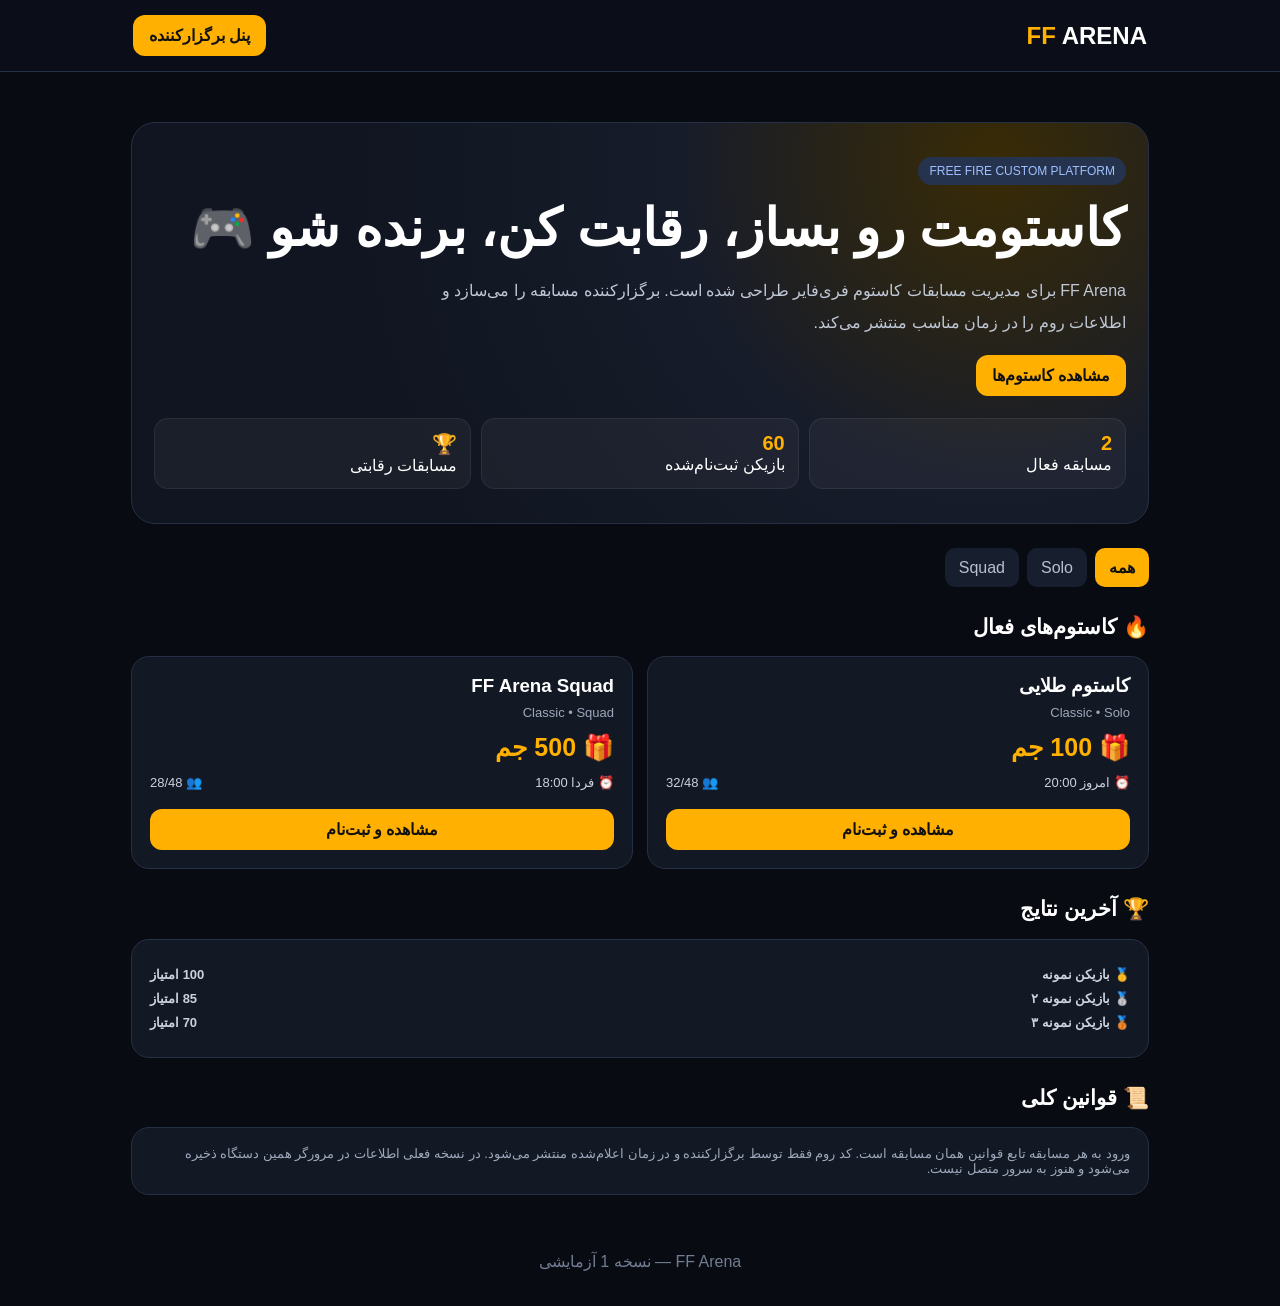
==== index.html @ 2d66bcae "Add files via upload" ====
<!DOCTYPE html>
<html lang="fa" dir="rtl">
<head>
<meta charset="UTF-8">
<meta name="viewport" content="width=device-width, initial-scale=1.0">
<title>FF Arena | کاستوم فری فایر</title>
<style>
*{box-sizing:border-box}body{margin:0;font-family:Tahoma,Arial,sans-serif;background:#080b12;color:#fff}
:root{--gold:#ffb000;--panel:#121824;--panel2:#171e2d;--muted:#9da8ba;--line:#263044}
header{position:sticky;top:0;z-index:10;background:#0c1019ee;backdrop-filter:blur(12px);border-bottom:1px solid var(--line)}
.nav{max-width:1050px;margin:auto;padding:15px 18px;display:flex;align-items:center;justify-content:space-between;gap:12px}
.logo{font-size:24px;font-weight:900;color:var(--gold)}.logo span{color:#fff}
button{font:inherit;border:0;cursor:pointer}.btn{padding:11px 16px;border-radius:12px;background:var(--gold);color:#111;font-weight:900}.ghost{background:#20283a;color:#fff}
.container{max-width:1050px;margin:auto;padding:22px 16px}
.hero{padding:34px 22px;border:1px solid var(--line);border-radius:24px;background:radial-gradient(circle at 85% 10%,#392b05 0,#171c2a 34%,#101521 70%);margin-bottom:24px}
.badge{display:inline-block;background:#26334e;color:#9fc0ff;padding:7px 11px;border-radius:999px;font-size:12px}
.hero h1{font-size:clamp(30px,7vw,52px);margin:13px 0 10px}.hero p{color:#c0c8d6;line-height:2;max-width:720px}
.stats{display:grid;grid-template-columns:repeat(3,1fr);gap:10px;margin-top:22px}.stat{background:#ffffff0b;border:1px solid #ffffff12;border-radius:14px;padding:13px}.stat b{display:block;font-size:20px;color:var(--gold)}
.tabs{display:flex;gap:8px;overflow:auto;margin:18px 0}.tab{white-space:nowrap;padding:10px 14px;border-radius:10px;background:#171e2d;color:#b8c1d0}.tab.active{background:var(--gold);color:#111;font-weight:900}
.grid{display:grid;grid-template-columns:repeat(auto-fit,minmax(270px,1fr));gap:14px}.card{background:var(--panel);border:1px solid var(--line);border-radius:18px;padding:18px}
.card h3{margin:0 0 8px}.muted{color:var(--muted);font-size:13px}.prize{font-size:25px;font-weight:900;color:var(--gold);margin:13px 0}
.info{display:flex;justify-content:space-between;gap:8px;color:#cbd3df;font-size:13px;margin:9px 0}.full{width:100%;margin-top:10px}
section{margin-top:28px}section h2{font-size:21px}.empty{padding:30px;text-align:center;color:var(--muted)}
.modal{display:none;position:fixed;inset:0;background:#000b;z-index:30;align-items:center;justify-content:center;padding:15px}.modal.show{display:flex}
.modal-box{width:min(560px,100%);max-height:92vh;overflow:auto;background:var(--panel2);border:1px solid var(--line);border-radius:20px;padding:20px}
input,textarea,select{width:100%;padding:13px;margin:6px 0 10px;background:#0b1019;color:#fff;border:1px solid #303b50;border-radius:10px;font:inherit}
textarea{min-height:90px;resize:vertical}.row{display:grid;grid-template-columns:1fr 1fr;gap:10px}.close{float:left;background:#2a3448;color:#fff;padding:8px 12px;border-radius:10px}
.notice{padding:12px;border-radius:12px;background:#1b2638;color:#c8d1df;font-size:12px;line-height:1.8;margin-top:10px}
footer{text-align:center;color:#727d91;padding:35px 15px}
@media(max-width:600px){.stats{grid-template-columns:1fr}.row{grid-template-columns:1fr}.nav{padding:12px}.hero{padding:25px 17px}}
</style>
</head>
<body>
<header><div class="nav"><div class="logo">FF <span>ARENA</span></div><button class="btn" onclick="openAdmin()">پنل برگزارکننده</button></div></header>

<main class="container">
<section class="hero">
<span class="badge">FREE FIRE CUSTOM PLATFORM</span>
<h1>کاستومت رو بساز، رقابت کن، برنده شو 🎮</h1>
<p>FF Arena برای مدیریت مسابقات کاستوم فری‌فایر طراحی شده است. برگزارکننده مسابقه را می‌سازد و اطلاعات روم را در زمان مناسب منتشر می‌کند.</p>
<button class="btn" onclick="document.getElementById('matches').scrollIntoView({behavior:'smooth'})">مشاهده کاستوم‌ها</button>
<div class="stats">
<div class="stat"><b id="statMatches">2</b>مسابقه فعال</div>
<div class="stat"><b id="statPlayers">60</b>بازیکن ثبت‌نام‌شده</div>
<div class="stat"><b>🏆</b>مسابقات رقابتی</div>
</div>
</section>

<div class="tabs">
<button class="tab active" onclick="filterMatches('all',this)">همه</button>
<button class="tab" onclick="filterMatches('solo',this)">Solo</button>
<button class="tab" onclick="filterMatches('squad',this)">Squad</button>
</div>

<section id="matches"><h2>🔥 کاستوم‌های فعال</h2><div class="grid" id="matchGrid"></div></section>

<section><h2>🏆 آخرین نتایج</h2><div class="card" id="results"></div></section>
<section><h2>📜 قوانین کلی</h2><div class="card"><div class="muted">ورود به هر مسابقه تابع قوانین همان مسابقه است. کد روم فقط توسط برگزارکننده و در زمان اعلام‌شده منتشر می‌شود. در نسخه فعلی اطلاعات در مرورگر همین دستگاه ذخیره می‌شود و هنوز به سرور متصل نیست.</div></div></section>
</main>

<footer>FF Arena — نسخه 1 آزمایشی</footer>

<div class="modal" id="modal"><div class="modal-box"><button class="close" onclick="closeModal()">بستن</button><div id="modalContent"></div></div></div>

<script>
const defaultMatches=[
{id:1,name:"کاستوم طلایی",type:"solo",mode:"Classic • Solo",prize:"100 جم",time:"امروز 20:00",capacity:48,players:32,room:"هنوز اعلام نشده",rules:"بدون تقلب و استفاده از هرگونه ابزار غیرمجاز."},
{id:2,name:"FF Arena Squad",type:"squad",mode:"Classic • Squad",prize:"500 جم",time:"فردا 18:00",capacity:48,players:28,room:"هنوز اعلام نشده",rules:"هر تیم باید با ترکیب ثبت‌شده وارد شود."}
];
let matches=JSON.parse(localStorage.getItem("ffarena_matches")||"null")||defaultMatches;
let results=JSON.parse(localStorage.getItem("ffarena_results")||"null")||[
["🥇","بازیکن نمونه","100 امتیاز"],["🥈","بازیکن نمونه ۲","85 امتیاز"],["🥉","بازیکن نمونه ۳","70 امتیاز"]
];

function save(){localStorage.setItem("ffarena_matches",JSON.stringify(matches));localStorage.setItem("ffarena_results",JSON.stringify(results))}
function renderMatches(filter="all"){
const grid=document.getElementById("matchGrid");let list=filter==="all"?matches:matches.filter(x=>x.type===filter);
document.getElementById("statMatches").textContent=matches.length;
document.getElementById("statPlayers").textContent=matches.reduce((a,b)=>a+b.players,0);
grid.innerHTML=list.length?list.map(m=>`<div class="card">
<h3>${m.name}</h3><div class="muted">${m.mode}</div><div class="prize">🎁 ${m.prize}</div>
<div class="info"><span>⏰ ${m.time}</span><span>👥 ${m.players}/${m.capacity}</span></div>
<button class="btn full" onclick="openMatch(${m.id})">مشاهده و ثبت‌نام</button>
</div>`).join(""):`<div class="card empty">فعلاً مسابقه‌ای پیدا نشد.</div>`;
document.getElementById("results").innerHTML=results.map(r=>`<div class="info"><b>${r[0]} ${r[1]}</b><strong>${r[2]}</strong></div>`).join("");
}
function filterMatches(f,el){document.querySelectorAll(".tab").forEach(x=>x.classList.remove("active"));el.classList.add("active");renderMatches(f)}
function openMatch(id){
let m=matches.find(x=>x.id===id);
show(`<h2>${m.name}</h2><p class="muted">${m.mode}</p><div class="prize">🎁 ${m.prize}</div>
<div class="info"><span>⏰ ${m.time}</span><span>👥 ${m.players}/${m.capacity}</span></div>
<p>📜 ${m.rules}</p><div class="notice">🔐 کد روم: <b>${m.room}</b></div>
<button class="btn full" onclick="joinMatch(${id})">ثبت‌نام در این کاستوم</button>`);
}
function joinMatch(id){
let name=prompt("نام بازیکن را وارد کن:");if(!name)return;
let uid=prompt("آیدی Free Fire را وارد کن:");if(!uid)return;
let m=matches.find(x=>x.id===id);if(m.players>=m.capacity){alert("ظرفیت تکمیل است.");return}
m.players++;save();closeModal();renderMatches();alert("ثبت‌نام آزمایشی با موفقیت انجام شد ✅");
}
function openAdmin(){
show(`<h2>🛠️ پنل برگزارکننده</h2><p class="muted">از این بخش می‌توانی مسابقه بسازی و کد روم را مدیریت کنی.</p>
<input id="an" placeholder="نام مسابقه"><div class="row"><div><select id="at"><option value="solo">Solo</option><option value="squad">Squad</option></select></div><div><input id="ap" placeholder="جایزه"></div></div>
<div class="row"><input id="ati" placeholder="زمان شروع"><input id="ac" type="number" placeholder="ظرفیت"></div>
<input id="ar" placeholder="کد روم (اختیاری)"><textarea id="aru" placeholder="قوانین مسابقه"></textarea>
<button class="btn full" onclick="createMatch()">ساخت مسابقه</button>
<div class="notice">این نسخه برای شروع است و اطلاعات را فقط در مرورگر همین دستگاه ذخیره می‌کند.</div>
<h3 style="margin-top:22px">مدیریت مسابقات</h3>${matches.map(m=>`<div class="card" style="margin-top:10px"><b>${m.name}</b><div class="muted">${m.players}/${m.capacity} نفر</div><button class="btn ghost" style="margin-top:8px" onclick="setRoom(${m.id})">تغییر کد روم</button> <button class="btn" style="margin-top:8px" onclick="deleteMatch(${m.id})">حذف</button></div>`).join("")}`);
}
function createMatch(){
let name=document.getElementById("an").value.trim();if(!name){alert("نام مسابقه را وارد کن.");return}
matches.push({id:Date.now(),name,type:document.getElementById("at").value,mode:"Classic • "+document.getElementById("at").value.toUpperCase(),prize:document.getElementById("ap").value||"بدون جایزه",time:document.getElementById("ati").value||"به‌زودی",capacity:Number(document.getElementById("ac").value)||48,players:0,room:document.getElementById("ar").value||"هنوز اعلام نشده",rules:document.getElementById("aru").value||"قوانین توسط برگزارکننده اعلام می‌شود."});
save();closeModal();renderMatches();alert("مسابقه ساخته شد ✅");
}
function setRoom(id){let m=matches.find(x=>x.id===id);let r=prompt("کد روم جدید:",m.room);if(r===null)return;m.room=r;save();openAdmin();renderMatches()}
function deleteMatch(id){if(!confirm("این مسابقه حذف شود؟"))return;matches=matches.filter(x=>x.id!==id);save();openAdmin();renderMatches()}
function show(html){document.getElementById("modalContent").innerHTML=html;document.getElementById("modal").classList.add("show")}
function closeModal(){document.getElementById("modal").classList.remove("show")}
renderMatches();
</script>
</body>
</html>
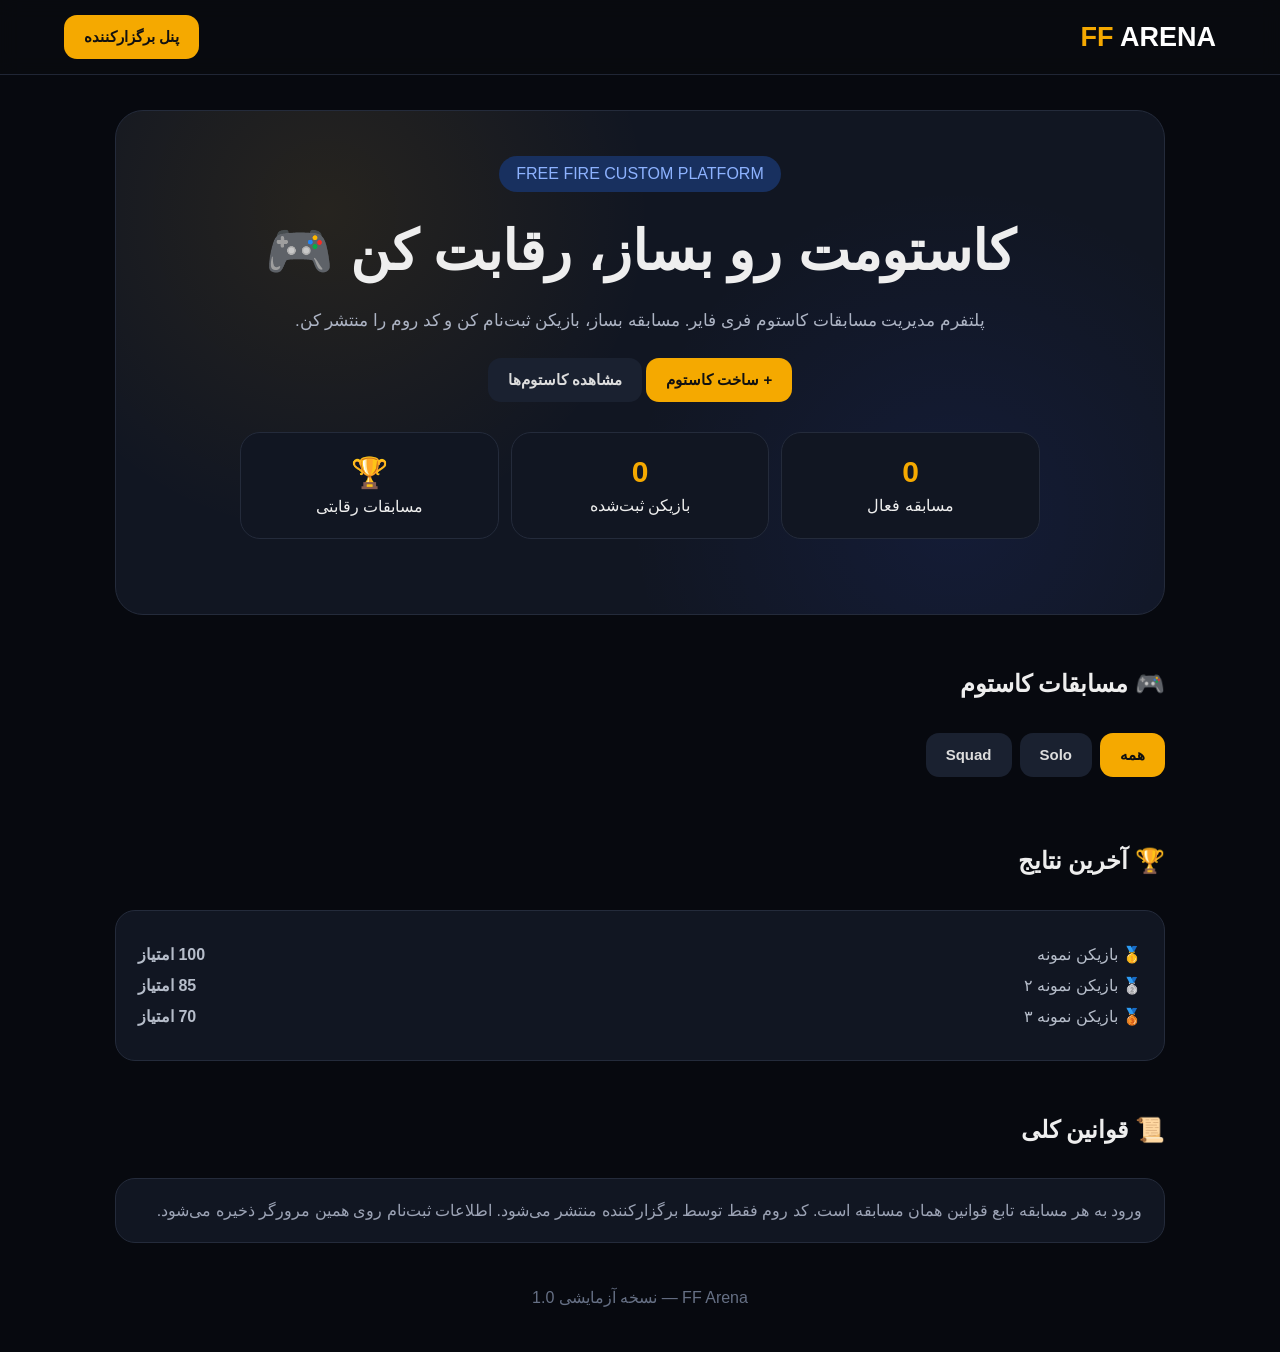
==== commit 60503006: "Update index.html" ====
--- a/index.html
+++ b/index.html
@@ -2,121 +2,423 @@
 <html lang="fa" dir="rtl">
 <head>
 <meta charset="UTF-8">
-<meta name="viewport" content="width=device-width, initial-scale=1.0">
-<title>FF Arena | کاستوم فری فایر</title>
+<meta name="viewport" content="width=device-width,initial-scale=1">
+<title>FF Arena | مسابقات کاستوم فری فایر</title>
+
 <style>
-*{box-sizing:border-box}body{margin:0;font-family:Tahoma,Arial,sans-serif;background:#080b12;color:#fff}
-:root{--gold:#ffb000;--panel:#121824;--panel2:#171e2d;--muted:#9da8ba;--line:#263044}
-header{position:sticky;top:0;z-index:10;background:#0c1019ee;backdrop-filter:blur(12px);border-bottom:1px solid var(--line)}
-.nav{max-width:1050px;margin:auto;padding:15px 18px;display:flex;align-items:center;justify-content:space-between;gap:12px}
-.logo{font-size:24px;font-weight:900;color:var(--gold)}.logo span{color:#fff}
-button{font:inherit;border:0;cursor:pointer}.btn{padding:11px 16px;border-radius:12px;background:var(--gold);color:#111;font-weight:900}.ghost{background:#20283a;color:#fff}
-.container{max-width:1050px;margin:auto;padding:22px 16px}
-.hero{padding:34px 22px;border:1px solid var(--line);border-radius:24px;background:radial-gradient(circle at 85% 10%,#392b05 0,#171c2a 34%,#101521 70%);margin-bottom:24px}
-.badge{display:inline-block;background:#26334e;color:#9fc0ff;padding:7px 11px;border-radius:999px;font-size:12px}
-.hero h1{font-size:clamp(30px,7vw,52px);margin:13px 0 10px}.hero p{color:#c0c8d6;line-height:2;max-width:720px}
-.stats{display:grid;grid-template-columns:repeat(3,1fr);gap:10px;margin-top:22px}.stat{background:#ffffff0b;border:1px solid #ffffff12;border-radius:14px;padding:13px}.stat b{display:block;font-size:20px;color:var(--gold)}
-.tabs{display:flex;gap:8px;overflow:auto;margin:18px 0}.tab{white-space:nowrap;padding:10px 14px;border-radius:10px;background:#171e2d;color:#b8c1d0}.tab.active{background:var(--gold);color:#111;font-weight:900}
-.grid{display:grid;grid-template-columns:repeat(auto-fit,minmax(270px,1fr));gap:14px}.card{background:var(--panel);border:1px solid var(--line);border-radius:18px;padding:18px}
-.card h3{margin:0 0 8px}.muted{color:var(--muted);font-size:13px}.prize{font-size:25px;font-weight:900;color:var(--gold);margin:13px 0}
-.info{display:flex;justify-content:space-between;gap:8px;color:#cbd3df;font-size:13px;margin:9px 0}.full{width:100%;margin-top:10px}
-section{margin-top:28px}section h2{font-size:21px}.empty{padding:30px;text-align:center;color:var(--muted)}
-.modal{display:none;position:fixed;inset:0;background:#000b;z-index:30;align-items:center;justify-content:center;padding:15px}.modal.show{display:flex}
-.modal-box{width:min(560px,100%);max-height:92vh;overflow:auto;background:var(--panel2);border:1px solid var(--line);border-radius:20px;padding:20px}
-input,textarea,select{width:100%;padding:13px;margin:6px 0 10px;background:#0b1019;color:#fff;border:1px solid #303b50;border-radius:10px;font:inherit}
-textarea{min-height:90px;resize:vertical}.row{display:grid;grid-template-columns:1fr 1fr;gap:10px}.close{float:left;background:#2a3448;color:#fff;padding:8px 12px;border-radius:10px}
-.notice{padding:12px;border-radius:12px;background:#1b2638;color:#c8d1df;font-size:12px;line-height:1.8;margin-top:10px}
-footer{text-align:center;color:#727d91;padding:35px 15px}
-@media(max-width:600px){.stats{grid-template-columns:1fr}.row{grid-template-columns:1fr}.nav{padding:12px}.hero{padding:25px 17px}}
+*{box-sizing:border-box}
+body{
+ margin:0;
+ font-family:Tahoma,Arial,sans-serif;
+ background:#07090f;
+ color:#eee;
+}
+:root{
+ --gold:#f5a900;
+ --gold2:#ffca28;
+ --card:#111622;
+ --card2:#171d2a;
+ --muted:#9ca3b5;
+ --green:#25c46b;
+}
+header{
+ position:sticky;
+ top:0;
+ z-index:10;
+ display:flex;
+ justify-content:space-between;
+ align-items:center;
+ padding:15px 5%;
+ background:#090b10ee;
+ backdrop-filter:blur(10px);
+ border-bottom:1px solid #202635;
+}
+.logo{
+ font-size:27px;
+ font-weight:900;
+ color:#fff;
+}
+.logo span{color:var(--gold)}
+button{
+ border:0;
+ border-radius:13px;
+ padding:13px 20px;
+ font-size:15px;
+ font-weight:bold;
+ cursor:pointer;
+}
+.gold{background:var(--gold);color:#111}
+.dark{background:#1a2130;color:#ddd}
+.hero{
+ margin:35px auto;
+ width:92%;
+ max-width:1050px;
+ padding:45px 25px;
+ text-align:center;
+ border:1px solid #242b3b;
+ border-radius:28px;
+ background:
+ radial-gradient(circle at 20% 20%,#f5a90018,transparent 35%),
+ radial-gradient(circle at 80% 80%,#3156ff18,transparent 35%),
+ var(--card);
+}
+.badge{
+ display:inline-block;
+ background:#18305f;
+ color:#8db2ff;
+ padding:9px 17px;
+ border-radius:30px;
+ margin-bottom:15px;
+}
+h1{font-size:clamp(30px,7vw,55px);margin:12px 0}
+.hero p{
+ color:#adb4c4;
+ font-size:17px;
+ line-height:2;
+ max-width:700px;
+ margin:20px auto;
+}
+.stats{
+ display:grid;
+ grid-template-columns:repeat(3,1fr);
+ gap:12px;
+ max-width:800px;
+ margin:30px auto;
+}
+.stat,.card{
+ background:var(--card);
+ border:1px solid #242b3b;
+ border-radius:20px;
+ padding:22px;
+}
+.stat b{
+ display:block;
+ color:var(--gold);
+ font-size:30px;
+ margin-bottom:7px;
+}
+.container{width:92%;max-width:1050px;margin:auto}
+.section-title{
+ display:flex;
+ justify-content:space-between;
+ align-items:center;
+ margin:35px 0 15px;
+}
+.filters{
+ display:flex;
+ gap:8px;
+ flex-wrap:wrap;
+ margin-bottom:15px;
+}
+.filter.active{background:var(--gold);color:#111}
+.grid{
+ display:grid;
+ grid-template-columns:repeat(auto-fit,minmax(280px,1fr));
+ gap:15px;
+}
+.card h3{margin-top:0}
+.muted{color:var(--muted)}
+.prize{
+ font-size:27px;
+ color:var(--gold);
+ font-weight:bold;
+ margin:18px 0;
+}
+.info{
+ display:flex;
+ justify-content:space-between;
+ color:#b6bdca;
+ margin:12px 0;
+}
+.room{
+ background:#0b101a;
+ padding:13px;
+ border-radius:12px;
+ color:#cbd5e1;
+ margin:15px 0;
+}
+.room b{color:var(--gold)}
+footer{
+ text-align:center;
+ color:#667085;
+ padding:45px 15px;
+}
+.modal{
+ display:none;
+ position:fixed;
+ inset:0;
+ z-index:100;
+ background:#000b;
+ align-items:center;
+ justify-content:center;
+ padding:15px;
+}
+.modal.show{display:flex}
+.modal-box{
+ width:100%;
+ max-width:520px;
+ background:#111622;
+ border:1px solid #30394d;
+ border-radius:22px;
+ padding:25px;
+ max-height:90vh;
+ overflow:auto;
+}
+input,select{
+ width:100%;
+ padding:14px;
+ margin:7px 0 13px;
+ border-radius:11px;
+ border:1px solid #30394d;
+ background:#080c14;
+ color:#fff;
+ font-size:15px;
+}
+label{color:#cbd5e1}
+.form-row{
+ display:grid;
+ grid-template-columns:1fr 1fr;
+ gap:10px;
+}
+.close{
+ float:left;
+ background:#202838;
+ color:#fff;
+}
+.message{
+ padding:13px;
+ border-radius:11px;
+ background:#10251a;
+ color:#69e09a;
+ display:none;
+ margin:10px 0;
+}
+.admin{
+ border:1px solid #8b6200;
+ background:linear-gradient(145deg,#17140b,#111622);
+}
+@media(max-width:600px){
+ .stats{grid-template-columns:1fr}
+ .form-row{grid-template-columns:1fr}
+ header{padding:13px 4%}
+}
 </style>
 </head>
+
 <body>
-<header><div class="nav"><div class="logo">FF <span>ARENA</span></div><button class="btn" onclick="openAdmin()">پنل برگزارکننده</button></div></header>
-
-<main class="container">
+
+<header>
+ <div class="logo"><span>FF</span> ARENA</div>
+ <button class="gold" onclick="openAdmin()">پنل برگزارکننده</button>
+</header>
+
 <section class="hero">
-<span class="badge">FREE FIRE CUSTOM PLATFORM</span>
-<h1>کاستومت رو بساز، رقابت کن، برنده شو 🎮</h1>
-<p>FF Arena برای مدیریت مسابقات کاستوم فری‌فایر طراحی شده است. برگزارکننده مسابقه را می‌سازد و اطلاعات روم را در زمان مناسب منتشر می‌کند.</p>
-<button class="btn" onclick="document.getElementById('matches').scrollIntoView({behavior:'smooth'})">مشاهده کاستوم‌ها</button>
-<div class="stats">
-<div class="stat"><b id="statMatches">2</b>مسابقه فعال</div>
-<div class="stat"><b id="statPlayers">60</b>بازیکن ثبت‌نام‌شده</div>
-<div class="stat"><b>🏆</b>مسابقات رقابتی</div>
+ <div class="badge">FREE FIRE CUSTOM PLATFORM</div>
+ <h1>کاستومت رو بساز، رقابت کن 🎮</h1>
+ <p>
+  پلتفرم مدیریت مسابقات کاستوم فری فایر.
+  مسابقه بساز، بازیکن ثبت‌نام کن و کد روم را منتشر کن.
+ </p>
+
+ <button class="gold" onclick="openCreate()">+ ساخت کاستوم</button>
+ <button class="dark" onclick="scrollToMatches()">مشاهده کاستوم‌ها</button>
+
+ <div class="stats">
+  <div class="stat"><b id="matchCount">0</b>مسابقه فعال</div>
+  <div class="stat"><b id="playerCount">0</b>بازیکن ثبت‌شده</div>
+  <div class="stat"><b>🏆</b>مسابقات رقابتی</div>
+ </div>
+</section>
+
+<main class="container" id="matches">
+
+ <div class="section-title">
+  <h2>🎮 مسابقات کاستوم</h2>
+ </div>
+
+ <div class="filters">
+  <button class="dark filter active" onclick="filterMatches('all',this)">همه</button>
+  <button class="dark filter" onclick="filterMatches('Solo',this)">Solo</button>
+  <button class="dark filter" onclick="filterMatches('Squad',this)">Squad</button>
+ </div>
+
+ <div id="matchGrid" class="grid"></div>
+
+ <div class="section-title">
+  <h2>🏆 آخرین نتایج</h2>
+ </div>
+
+ <div class="card">
+  <div class="info"><span>🥇 بازیکن نمونه</span><b>100 امتیاز</b></div>
+  <div class="info"><span>🥈 بازیکن نمونه ۲</span><b>85 امتیاز</b></div>
+  <div class="info"><span>🥉 بازیکن نمونه ۳</span><b>70 امتیاز</b></div>
+ </div>
+
+ <div class="section-title">
+  <h2>📜 قوانین کلی</h2>
+ </div>
+
+ <div class="card muted">
+  ورود به هر مسابقه تابع قوانین همان مسابقه است.
+  کد روم فقط توسط برگزارکننده منتشر می‌شود.
+  اطلاعات ثبت‌نام روی همین مرورگر ذخیره می‌شود.
+ </div>
+
+</main>
+
+<footer>
+ FF Arena — نسخه آزمایشی 1.0
+</footer>
+
+
+<!-- ساخت مسابقه -->
+<div class="modal" id="createModal">
+ <div class="modal-box">
+  <button class="close" onclick="closeModal('createModal')">بستن</button>
+  <h2>🎮 ساخت کاستوم</h2>
+
+  <label>نام مسابقه</label>
+  <input id="mName" placeholder="مثلاً FF Arena Squad">
+
+  <div class="form-row">
+   <div>
+    <label>نوع</label>
+    <select id="mType">
+     <option>Squad</option>
+     <option>Solo</option>
+    </select>
+   </div>
+
+   <div>
+    <label>ظرفیت</label>
+    <input id="mCapacity" type="number" value="48">
+   </div>
+  </div>
+
+  <label>جایزه</label>
+  <input id="mPrize" placeholder="مثلاً 500 جم">
+
+  <label>زمان مسابقه</label>
+  <input id="mTime" placeholder="مثلاً امشب ساعت 22:00">
+
+  <button class="gold" style="width:100%" onclick="createMatch()">
+   ساخت مسابقه
+  </button>
+ </div>
 </div>
-</section>
-
-<div class="tabs">
-<button class="tab active" onclick="filterMatches('all',this)">همه</button>
-<button class="tab" onclick="filterMatches('solo',this)">Solo</button>
-<button class="tab" onclick="filterMatches('squad',this)">Squad</button>
+
+
+<!-- ثبت نام -->
+<div class="modal" id="registerModal">
+ <div class="modal-box">
+  <button class="close" onclick="closeModal('registerModal')">بستن</button>
+  <h2>📝 ثبت‌نام در کاستوم</h2>
+
+  <div id="selectedMatch" class="room"></div>
+
+  <label>نام بازیکن</label>
+  <input id="playerName" placeholder="نام داخل فری فایر">
+
+  <label>آیدی فری فایر</label>
+  <input id="playerId" placeholder="مثلاً 123456789">
+
+  <div id="registerMsg" class="message"></div>
+
+  <button class="gold" style="width:100%" onclick="registerPlayer()">
+   ثبت‌نام
+  </button>
+ </div>
 </div>
 
-<section id="matches"><h2>🔥 کاستوم‌های فعال</h2><div class="grid" id="matchGrid"></div></section>
-
-<section><h2>🏆 آخرین نتایج</h2><div class="card" id="results"></div></section>
-<section><h2>📜 قوانین کلی</h2><div class="card"><div class="muted">ورود به هر مسابقه تابع قوانین همان مسابقه است. کد روم فقط توسط برگزارکننده و در زمان اعلام‌شده منتشر می‌شود. در نسخه فعلی اطلاعات در مرورگر همین دستگاه ذخیره می‌شود و هنوز به سرور متصل نیست.</div></div></section>
-</main>
-
-<footer>FF Arena — نسخه 1 آزمایشی</footer>
-
-<div class="modal" id="modal"><div class="modal-box"><button class="close" onclick="closeModal()">بستن</button><div id="modalContent"></div></div></div>
+
+<!-- پنل برگزارکننده -->
+<div class="modal" id="adminModal">
+ <div class="modal-box admin">
+  <button class="close" onclick="closeModal('adminModal')">بستن</button>
+  <h2>🔐 پنل برگزارکننده</h2>
+
+  <p class="muted">
+   از این قسمت می‌توانی کد روم مسابقه را منتشر کنی.
+  </p>
+
+  <label>انتخاب مسابقه</label>
+  <select id="adminMatch"></select>
+
+  <label>کد روم</label>
+  <input id="roomCode" placeholder="مثلاً 123456">
+
+  <button class="gold" style="width:100%" onclick="publishRoom()">
+   انتشار کد روم
+  </button>
+
+  <hr style="border-color:#252d3d;margin:25px 0">
+
+  <h3>👥 بازیکنان ثبت‌نام‌شده</h3>
+  <div id="adminPlayers" class="muted">مسابقه‌ای انتخاب نشده</div>
+ </div>
+</div>
+
 
 <script>
-const defaultMatches=[
-{id:1,name:"کاستوم طلایی",type:"solo",mode:"Classic • Solo",prize:"100 جم",time:"امروز 20:00",capacity:48,players:32,room:"هنوز اعلام نشده",rules:"بدون تقلب و استفاده از هرگونه ابزار غیرمجاز."},
-{id:2,name:"FF Arena Squad",type:"squad",mode:"Classic • Squad",prize:"500 جم",time:"فردا 18:00",capacity:48,players:28,room:"هنوز اعلام نشده",rules:"هر تیم باید با ترکیب ثبت‌شده وارد شود."}
-];
-let matches=JSON.parse(localStorage.getItem("ffarena_matches")||"null")||defaultMatches;
-let results=JSON.parse(localStorage.getItem("ffarena_results")||"null")||[
-["🥇","بازیکن نمونه","100 امتیاز"],["🥈","بازیکن نمونه ۲","85 امتیاز"],["🥉","بازیکن نمونه ۳","70 امتیاز"]
-];
-
-function save(){localStorage.setItem("ffarena_matches",JSON.stringify(matches));localStorage.setItem("ffarena_results",JSON.stringify(results))}
-function renderMatches(filter="all"){
-const grid=document.getElementById("matchGrid");let list=filter==="all"?matches:matches.filter(x=>x.type===filter);
-document.getElementById("statMatches").textContent=matches.length;
-document.getElementById("statPlayers").textContent=matches.reduce((a,b)=>a+b.players,0);
-grid.innerHTML=list.length?list.map(m=>`<div class="card">
-<h3>${m.name}</h3><div class="muted">${m.mode}</div><div class="prize">🎁 ${m.prize}</div>
-<div class="info"><span>⏰ ${m.time}</span><span>👥 ${m.players}/${m.capacity}</span></div>
-<button class="btn full" onclick="openMatch(${m.id})">مشاهده و ثبت‌نام</button>
-</div>`).join(""):`<div class="card empty">فعلاً مسابقه‌ای پیدا نشد.</div>`;
-document.getElementById("results").innerHTML=results.map(r=>`<div class="info"><b>${r[0]} ${r[1]}</b><strong>${r[2]}</strong></div>`).join("");
-}
-function filterMatches(f,el){document.querySelectorAll(".tab").forEach(x=>x.classList.remove("active"));el.classList.add("active");renderMatches(f)}
-function openMatch(id){
-let m=matches.find(x=>x.id===id);
-show(`<h2>${m.name}</h2><p class="muted">${m.mode}</p><div class="prize">🎁 ${m.prize}</div>
-<div class="info"><span>⏰ ${m.time}</span><span>👥 ${m.players}/${m.capacity}</span></div>
-<p>📜 ${m.rules}</p><div class="notice">🔐 کد روم: <b>${m.room}</b></div>
-<button class="btn full" onclick="joinMatch(${id})">ثبت‌نام در این کاستوم</button>`);
-}
-function joinMatch(id){
-let name=prompt("نام بازیکن را وارد کن:");if(!name)return;
-let uid=prompt("آیدی Free Fire را وارد کن:");if(!uid)return;
-let m=matches.find(x=>x.id===id);if(m.players>=m.capacity){alert("ظرفیت تکمیل است.");return}
-m.players++;save();closeModal();renderMatches();alert("ثبت‌نام آزمایشی با موفقیت انجام شد ✅");
-}
+
+let matches = JSON.parse(localStorage.getItem("ff_matches") || "[]");
+let players = JSON.parse(localStorage.getItem("ff_players") || "[]");
+let selectedId = null;
+
+function save(){
+ localStorage.setItem("ff_matches",JSON.stringify(matches));
+ localStorage.setItem("ff_players",JSON.stringify(players));
+}
+
+function openCreate(){
+ document.getElementById("createModal").classList.add("show");
+}
+
 function openAdmin(){
-show(`<h2>🛠️ پنل برگزارکننده</h2><p class="muted">از این بخش می‌توانی مسابقه بسازی و کد روم را مدیریت کنی.</p>
-<input id="an" placeholder="نام مسابقه"><div class="row"><div><select id="at"><option value="solo">Solo</option><option value="squad">Squad</option></select></div><div><input id="ap" placeholder="جایزه"></div></div>
-<div class="row"><input id="ati" placeholder="زمان شروع"><input id="ac" type="number" placeholder="ظرفیت"></div>
-<input id="ar" placeholder="کد روم (اختیاری)"><textarea id="aru" placeholder="قوانین مسابقه"></textarea>
-<button class="btn full" onclick="createMatch()">ساخت مسابقه</button>
-<div class="notice">این نسخه برای شروع است و اطلاعات را فقط در مرورگر همین دستگاه ذخیره می‌کند.</div>
-<h3 style="margin-top:22px">مدیریت مسابقات</h3>${matches.map(m=>`<div class="card" style="margin-top:10px"><b>${m.name}</b><div class="muted">${m.players}/${m.capacity} نفر</div><button class="btn ghost" style="margin-top:8px" onclick="setRoom(${m.id})">تغییر کد روم</button> <button class="btn" style="margin-top:8px" onclick="deleteMatch(${m.id})">حذف</button></div>`).join("")}`);
-}
+ renderAdmin();
+ document.getElementById("adminModal").classList.add("show");
+}
+
+function closeModal(id){
+ document.getElementById(id).classList.remove("show");
+}
+
 function createMatch(){
-let name=document.getElementById("an").value.trim();if(!name){alert("نام مسابقه را وارد کن.");return}
-matches.push({id:Date.now(),name,type:document.getElementById("at").value,mode:"Classic • "+document.getElementById("at").value.toUpperCase(),prize:document.getElementById("ap").value||"بدون جایزه",time:document.getElementById("ati").value||"به‌زودی",capacity:Number(document.getElementById("ac").value)||48,players:0,room:document.getElementById("ar").value||"هنوز اعلام نشده",rules:document.getElementById("aru").value||"قوانین توسط برگزارکننده اعلام می‌شود."});
-save();closeModal();renderMatches();alert("مسابقه ساخته شد ✅");
-}
-function setRoom(id){let m=matches.find(x=>x.id===id);let r=prompt("کد روم جدید:",m.room);if(r===null)return;m.room=r;save();openAdmin();renderMatches()}
-function deleteMatch(id){if(!confirm("این مسابقه حذف شود؟"))return;matches=matches.filter(x=>x.id!==id);save();openAdmin();renderMatches()}
-function show(html){document.getElementById("modalContent").innerHTML=html;document.getElementById("modal").classList.add("show")}
-function closeModal(){document.getElementById("modal").classList.remove("show")}
-renderMatches();
-</script>
-</body>
-</html>+
+ let name=document.getElementById("mName").value.trim();
+
+ if(!name){
+  alert("نام مسابقه را وارد کن");
+  return;
+ }
+
+ let match={
+  id:Date.now(),
+  name:name,
+  type:document.getElementById("mType").value,
+  capacity:Number(document.getElementById("mCapacity").value)||48,
+  prize:document.getElementById("mPrize").value||"بدون جایزه",
+  time:document.getElementById("mTime").value||"زمان اعلام نشده",
+  room:"",
+  created:new Date().toLocaleString("fa-IR")
+ };
+
+ matches.unshift(match);
+ save();
+
+ document.getElementById("mName").value="";
+ document.getElementById("mPrize").value="";
+ document.getElementById("mTime").value="";
+
+ closeModal("createModal");
+ renderMatches();
+
+ alert("مسابقه با موفقیت ساخته شد 🎉");
+}
+
+function renderMatches(type="all"){
+
+ let grid=document.getElementById("matchGrid");
+
+ let list=type==="all"
+  ?
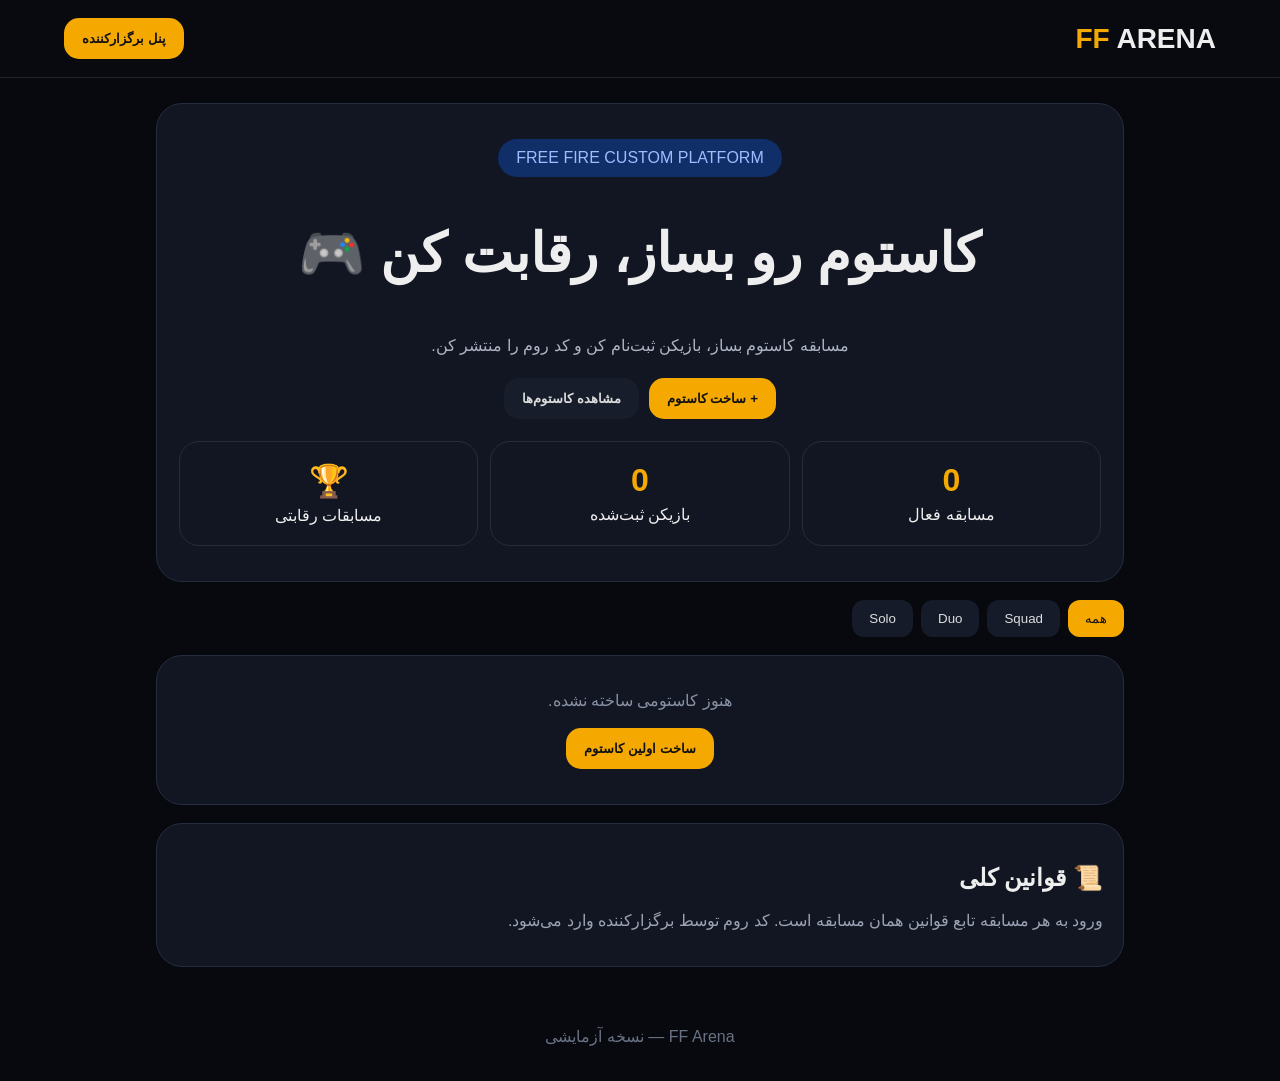
==== commit 0477c0a0: "Update index.html" ====
--- a/index.html
+++ b/index.html
@@ -3,204 +3,262 @@
 <head>
 <meta charset="UTF-8">
 <meta name="viewport" content="width=device-width,initial-scale=1">
-<title>FF Arena | مسابقات کاستوم فری فایر</title>
+<title>FF Arena</title>
 
 <style>
 *{box-sizing:border-box}
+
 body{
- margin:0;
- font-family:Tahoma,Arial,sans-serif;
- background:#07090f;
- color:#eee;
-}
-:root{
- --gold:#f5a900;
- --gold2:#ffca28;
- --card:#111622;
- --card2:#171d2a;
- --muted:#9ca3b5;
- --green:#25c46b;
-}
+  margin:0;
+  background:#07090f;
+  color:#eee;
+  font-family:Tahoma,Arial,sans-serif
+}
+
 header{
- position:sticky;
- top:0;
- z-index:10;
- display:flex;
- justify-content:space-between;
- align-items:center;
- padding:15px 5%;
- background:#090b10ee;
- backdrop-filter:blur(10px);
- border-bottom:1px solid #202635;
-}
+  padding:18px 5%;
+  display:flex;
+  justify-content:space-between;
+  align-items:center;
+  border-bottom:1px solid #222;
+  background:#080a10
+}
+
 .logo{
- font-size:27px;
- font-weight:900;
- color:#fff;
-}
-.logo span{color:var(--gold)}
-button{
- border:0;
- border-radius:13px;
- padding:13px 20px;
- font-size:15px;
- font-weight:bold;
- cursor:pointer;
-}
-.gold{background:var(--gold);color:#111}
-.dark{background:#1a2130;color:#ddd}
+  font-size:28px;
+  font-weight:900
+}
+
+.logo b,.gold{
+  color:#f5a900
+}
+
+.btn{
+  border:0;
+  border-radius:15px;
+  padding:13px 18px;
+  background:#f5a900;
+  color:#111;
+  font-weight:bold;
+  cursor:pointer
+}
+
+.btn.dark{
+  background:#171d2a;
+  color:#ddd
+}
+
+.wrap{
+  max-width:1000px;
+  margin:auto;
+  padding:25px 16px
+}
+
+.hero,.card{
+  background:#111622;
+  border:1px solid #252d3d;
+  border-radius:26px
+}
+
 .hero{
- margin:35px auto;
- width:92%;
- max-width:1050px;
- padding:45px 25px;
- text-align:center;
- border:1px solid #242b3b;
- border-radius:28px;
- background:
- radial-gradient(circle at 20% 20%,#f5a90018,transparent 35%),
- radial-gradient(circle at 80% 80%,#3156ff18,transparent 35%),
- var(--card);
-}
+  padding:35px 22px;
+  text-align:center
+}
+
 .badge{
- display:inline-block;
- background:#18305f;
- color:#8db2ff;
- padding:9px 17px;
- border-radius:30px;
- margin-bottom:15px;
-}
-h1{font-size:clamp(30px,7vw,55px);margin:12px 0}
+  display:inline-block;
+  background:#102e67;
+  color:#9ebcff;
+  padding:10px 18px;
+  border-radius:30px
+}
+
+.hero h1{
+  font-size:clamp(30px,7vw,54px)
+}
+
 .hero p{
- color:#adb4c4;
- font-size:17px;
- line-height:2;
- max-width:700px;
- margin:20px auto;
-}
+  color:#aeb4c4;
+  line-height:2
+}
+
+.actions{
+  display:flex;
+  gap:10px;
+  justify-content:center;
+  flex-wrap:wrap
+}
+
 .stats{
- display:grid;
- grid-template-columns:repeat(3,1fr);
- gap:12px;
- max-width:800px;
- margin:30px auto;
-}
-.stat,.card{
- background:var(--card);
- border:1px solid #242b3b;
- border-radius:20px;
- padding:22px;
-}
-.stat b{
- display:block;
- color:var(--gold);
- font-size:30px;
- margin-bottom:7px;
-}
-.container{width:92%;max-width:1050px;margin:auto}
-.section-title{
- display:flex;
- justify-content:space-between;
- align-items:center;
- margin:35px 0 15px;
-}
-.filters{
- display:flex;
- gap:8px;
- flex-wrap:wrap;
- margin-bottom:15px;
-}
-.filter.active{background:var(--gold);color:#111}
+  display:grid;
+  grid-template-columns:repeat(3,1fr);
+  gap:12px;
+  margin-top:22px
+}
+
+.stat{
+  padding:20px;
+  border:1px solid #252d3d;
+  border-radius:20px
+}
+
+.stat strong{
+  display:block;
+  color:#f5a900;
+  font-size:32px;
+  margin-bottom:6px
+}
+
+.tabs{
+  display:flex;
+  gap:8px;
+  overflow:auto;
+  margin:18px 0
+}
+
+.tab{
+  border:0;
+  border-radius:12px;
+  padding:11px 17px;
+  background:#151b29;
+  color:#ddd
+}
+
+.tab.active{
+  background:#f5a900;
+  color:#111
+}
+
 .grid{
- display:grid;
- grid-template-columns:repeat(auto-fit,minmax(280px,1fr));
- gap:15px;
-}
-.card h3{margin-top:0}
-.muted{color:var(--muted)}
-.prize{
- font-size:27px;
- color:var(--gold);
- font-weight:bold;
- margin:18px 0;
-}
-.info{
- display:flex;
- justify-content:space-between;
- color:#b6bdca;
- margin:12px 0;
-}
-.room{
- background:#0b101a;
- padding:13px;
- border-radius:12px;
- color:#cbd5e1;
- margin:15px 0;
-}
-.room b{color:var(--gold)}
+  display:grid;
+  grid-template-columns:repeat(auto-fit,minmax(280px,1fr));
+  gap:14px
+}
+
+.card{
+  padding:20px
+}
+
+.muted{
+  color:#9ca3b5
+}
+
+.reward{
+  font-size:25px;
+  color:#f5a900;
+  font-weight:bold;
+  margin:14px 0
+}
+
+.meta{
+  display:flex;
+  justify-content:space-between;
+  gap:8px;
+  margin:15px 0
+}
+
+.lock{
+  padding:12px;
+  border-radius:13px;
+  background:#151d2c;
+  margin:12px 0
+}
+
+.full{
+  width:100%
+}
+
+.modal{
+  position:fixed;
+  inset:0;
+  background:#000b;
+  display:none;
+  align-items:center;
+  justify-content:center;
+  padding:16px;
+  z-index:20
+}
+
+.modal.show{
+  display:flex
+}
+
+.box{
+  width:min(560px,100%);
+  max-height:92vh;
+  overflow:auto;
+  background:#111622;
+  border:1px solid #2a3345;
+  border-radius:24px;
+  padding:20px
+}
+
+.head{
+  display:flex;
+  justify-content:space-between;
+  align-items:center
+}
+
+.close{
+  background:#202838;
+  color:#fff;
+  border:0;
+  border-radius:10px;
+  padding:10px 14px
+}
+
+.form{
+  display:grid;
+  gap:12px
+}
+
+label{
+  font-size:14px;
+  color:#ccd2df
+}
+
+input,select,textarea{
+  width:100%;
+  margin-top:6px;
+  background:#0b101a;
+  color:#eee;
+  border:1px solid #30394c;
+  border-radius:13px;
+  padding:13px
+}
+
+textarea{
+  min-height:80px
+}
+
+.notice{
+  background:#10203a;
+  color:#c4d3f3;
+  padding:12px;
+  border-radius:13px;
+  line-height:1.8
+}
+
+.empty{
+  text-align:center;
+  padding:35px;
+  color:#8991a4
+}
+
 footer{
- text-align:center;
- color:#667085;
- padding:45px 15px;
-}
-.modal{
- display:none;
- position:fixed;
- inset:0;
- z-index:100;
- background:#000b;
- align-items:center;
- justify-content:center;
- padding:15px;
-}
-.modal.show{display:flex}
-.modal-box{
- width:100%;
- max-width:520px;
- background:#111622;
- border:1px solid #30394d;
- border-radius:22px;
- padding:25px;
- max-height:90vh;
- overflow:auto;
-}
-input,select{
- width:100%;
- padding:14px;
- margin:7px 0 13px;
- border-radius:11px;
- border:1px solid #30394d;
- background:#080c14;
- color:#fff;
- font-size:15px;
-}
-label{color:#cbd5e1}
-.form-row{
- display:grid;
- grid-template-columns:1fr 1fr;
- gap:10px;
-}
-.close{
- float:left;
- background:#202838;
- color:#fff;
-}
-.message{
- padding:13px;
- border-radius:11px;
- background:#10251a;
- color:#69e09a;
- display:none;
- margin:10px 0;
-}
-.admin{
- border:1px solid #8b6200;
- background:linear-gradient(145deg,#17140b,#111622);
-}
-@media(max-width:600px){
- .stats{grid-template-columns:1fr}
- .form-row{grid-template-columns:1fr}
- header{padding:13px 4%}
+  text-align:center;
+  color:#697184;
+  padding:35px
+}
+
+@media(max-width:650px){
+  .stats{
+    grid-template-columns:1fr
+  }
+
+  .logo{
+    font-size:23px
+  }
 }
 </style>
 </head>
@@ -208,217 +266,793 @@
 <body>
 
 <header>
- <div class="logo"><span>FF</span> ARENA</div>
- <button class="gold" onclick="openAdmin()">پنل برگزارکننده</button>
+  <div class="logo">
+    <b>FF</b> ARENA
+  </div>
+
+  <button class="btn" onclick="openM('organizer')">
+    پنل برگزارکننده
+  </button>
 </header>
 
+<main class="wrap">
+
 <section class="hero">
- <div class="badge">FREE FIRE CUSTOM PLATFORM</div>
- <h1>کاستومت رو بساز، رقابت کن 🎮</h1>
- <p>
-  پلتفرم مدیریت مسابقات کاستوم فری فایر.
-  مسابقه بساز، بازیکن ثبت‌نام کن و کد روم را منتشر کن.
- </p>
-
- <button class="gold" onclick="openCreate()">+ ساخت کاستوم</button>
- <button class="dark" onclick="scrollToMatches()">مشاهده کاستوم‌ها</button>
-
- <div class="stats">
-  <div class="stat"><b id="matchCount">0</b>مسابقه فعال</div>
-  <div class="stat"><b id="playerCount">0</b>بازیکن ثبت‌شده</div>
-  <div class="stat"><b>🏆</b>مسابقات رقابتی</div>
- </div>
+
+<span class="badge">
+FREE FIRE CUSTOM PLATFORM
+</span>
+
+<h1>
+کاستوم رو بساز، رقابت کن 🎮
+</h1>
+
+<p>
+مسابقه کاستوم بساز، بازیکن ثبت‌نام کن و کد روم را منتشر کن.
+</p>
+
+<div class="actions">
+
+<button class="btn" onclick="openM('create')">
++ ساخت کاستوم
+</button>
+
+<button class="btn dark"
+onclick="document.getElementById('matches').scrollIntoView({behavior:'smooth'})">
+مشاهده کاستوم‌ها
+</button>
+
+</div>
+
+<div class="stats">
+
+<div class="stat">
+<strong id="count">0</strong>
+مسابقه فعال
+</div>
+
+<div class="stat">
+<strong id="players">0</strong>
+بازیکن ثبت‌شده
+</div>
+
+<div class="stat">
+<strong>🏆</strong>
+مسابقات رقابتی
+</div>
+
+</div>
+
 </section>
 
-<main class="container" id="matches">
-
- <div class="section-title">
-  <h2>🎮 مسابقات کاستوم</h2>
- </div>
-
- <div class="filters">
-  <button class="dark filter active" onclick="filterMatches('all',this)">همه</button>
-  <button class="dark filter" onclick="filterMatches('Solo',this)">Solo</button>
-  <button class="dark filter" onclick="filterMatches('Squad',this)">Squad</button>
- </div>
-
- <div id="matchGrid" class="grid"></div>
-
- <div class="section-title">
-  <h2>🏆 آخرین نتایج</h2>
- </div>
-
- <div class="card">
-  <div class="info"><span>🥇 بازیکن نمونه</span><b>100 امتیاز</b></div>
-  <div class="info"><span>🥈 بازیکن نمونه ۲</span><b>85 امتیاز</b></div>
-  <div class="info"><span>🥉 بازیکن نمونه ۳</span><b>70 امتیاز</b></div>
- </div>
-
- <div class="section-title">
-  <h2>📜 قوانین کلی</h2>
- </div>
-
- <div class="card muted">
-  ورود به هر مسابقه تابع قوانین همان مسابقه است.
-  کد روم فقط توسط برگزارکننده منتشر می‌شود.
-  اطلاعات ثبت‌نام روی همین مرورگر ذخیره می‌شود.
- </div>
+<section id="matches">
+
+<div class="tabs">
+
+<button class="tab active"
+onclick="filter='all';render()">
+همه
+</button>
+
+<button class="tab"
+onclick="filter='squad';render()">
+Squad
+</button>
+
+<button class="tab"
+onclick="filter='duo';render()">
+Duo
+</button>
+
+<button class="tab"
+onclick="filter='solo';render()">
+Solo
+</button>
+
+</div>
+
+<div id="grid" class="grid"></div>
+
+</section>
+
+<section class="card" style="margin-top:18px">
+
+<h2>📜 قوانین کلی</h2>
+
+<p class="muted">
+ورود به هر مسابقه تابع قوانین همان مسابقه است.
+کد روم توسط برگزارکننده وارد می‌شود.
+</p>
+
+</section>
 
 </main>
 
 <footer>
- FF Arena — نسخه آزمایشی 1.0
-</footer>
-
-
-<!-- ساخت مسابقه -->
-<div class="modal" id="createModal">
- <div class="modal-box">
-  <button class="close" onclick="closeModal('createModal')">بستن</button>
-  <h2>🎮 ساخت کاستوم</h2>
-
-  <label>نام مسابقه</label>
-  <input id="mName" placeholder="مثلاً FF Arena Squad">
-
-  <div class="form-row">
-   <div>
-    <label>نوع</label>
-    <select id="mType">
-     <option>Squad</option>
-     <option>Solo</option>
-    </select>
-   </div>
-
-   <div>
-    <label>ظرفیت</label>
-    <input id="mCapacity" type="number" value="48">
-   </div>
-  </div>
-
-  <label>جایزه</label>
-  <input id="mPrize" placeholder="مثلاً 500 جم">
-
-  <label>زمان مسابقه</label>
-  <input id="mTime" placeholder="مثلاً امشب ساعت 22:00">
-
-  <button class="gold" style="width:100%" onclick="createMatch()">
-   ساخت مسابقه
-  </button>
- </div>
-</div>
-
-
-<!-- ثبت نام -->
-<div class="modal" id="registerModal">
- <div class="modal-box">
-  <button class="close" onclick="closeModal('registerModal')">بستن</button>
-  <h2>📝 ثبت‌نام در کاستوم</h2>
-
-  <div id="selectedMatch" class="room"></div>
-
-  <label>نام بازیکن</label>
-  <input id="playerName" placeholder="نام داخل فری فایر">
-
-  <label>آیدی فری فایر</label>
-  <input id="playerId" placeholder="مثلاً 123456789">
-
-  <div id="registerMsg" class="message"></div>
-
-  <button class="gold" style="width:100%" onclick="registerPlayer()">
-   ثبت‌نام
-  </button>
- </div>
+FF Arena — نسخه آزمایشی
+</footer><!-- پنجره ساخت کاستوم -->
+<div class="modal" id="create">
+
+<div class="box">
+
+<div class="head">
+<h2>🎮 ساخت کاستوم</h2>
+
+<button class="close"
+onclick="closeM('create')">
+×
+</button>
+</div>
+
+<div class="notice">
+اطلاعات مسابقه را وارد کن و کاستوم جدید بساز.
+</div>
+
+<form class="form"
+onsubmit="createMatch(event)">
+
+<label>
+نام مسابقه
+<input id="title"
+required
+placeholder="مثلاً FF Arena Night">
+</label>
+
+<label>
+نوع بازی
+
+<select id="mode">
+<option value="squad">Squad</option>
+<option value="duo">Duo</option>
+<option value="solo">Solo</option>
+</select>
+
+</label>
+
+<label>
+مپ
+<input id="map"
+required
+placeholder="مثلاً Bermuda">
+</label>
+
+<label>
+ظرفیت بازیکن
+<input id="capacity"
+type="number"
+min="1"
+max="100"
+value="50"
+required>
+</label>
+
+<label>
+جایزه
+<input id="reward"
+required
+placeholder="مثلاً 500 جم">
+</label>
+
+<label>
+زمان شروع
+<input id="time"
+required
+type="datetime-local">
+</label>
+
+<label>
+کد روم
+<input id="room"
+placeholder="مثلاً 123456">
+</label>
+
+<label>
+نام برگزارکننده
+<input id="host"
+required
+placeholder="نام شما">
+</label>
+
+<label>
+قوانین مسابقه
+<textarea
+id="rules"
+placeholder="قوانین مسابقه...">
+</textarea>
+</label>
+
+<button class="btn full"
+type="submit">
+ساخت مسابقه
+</button>
+
+</form>
+
+</div>
+</div>
+
+
+<!-- پنجره ثبت نام -->
+<div class="modal" id="register">
+
+<div class="box">
+
+<div class="head">
+
+<h2>📝 ثبت‌نام بازیکن</h2>
+
+<button class="close"
+onclick="closeM('register')">
+×
+</button>
+
+</div>
+
+<div id="registerInfo"
+class="notice">
+</div>
+
+<form class="form"
+onsubmit="registerPlayer(event)">
+
+<input
+type="hidden"
+id="registerMatch">
+
+<label>
+نام بازیکن
+<input
+id="playerName"
+required
+placeholder="نام داخل فری فایر">
+</label>
+
+<label>
+آیدی فری فایر
+<input
+id="playerId"
+required
+placeholder="مثلاً 123456789">
+</label>
+
+<button
+class="btn full"
+type="submit">
+ثبت‌نام
+</button>
+
+</form>
+
+</div>
 </div>
 
 
 <!-- پنل برگزارکننده -->
-<div class="modal" id="adminModal">
- <div class="modal-box admin">
-  <button class="close" onclick="closeModal('adminModal')">بستن</button>
-  <h2>🔐 پنل برگزارکننده</h2>
-
-  <p class="muted">
-   از این قسمت می‌توانی کد روم مسابقه را منتشر کنی.
-  </p>
-
-  <label>انتخاب مسابقه</label>
-  <select id="adminMatch"></select>
-
-  <label>کد روم</label>
-  <input id="roomCode" placeholder="مثلاً 123456">
-
-  <button class="gold" style="width:100%" onclick="publishRoom()">
-   انتشار کد روم
-  </button>
-
-  <hr style="border-color:#252d3d;margin:25px 0">
-
-  <h3>👥 بازیکنان ثبت‌نام‌شده</h3>
-  <div id="adminPlayers" class="muted">مسابقه‌ای انتخاب نشده</div>
- </div>
+<div class="modal" id="organizer">
+
+<div class="box">
+
+<div class="head">
+
+<h2>🔐 پنل برگزارکننده</h2>
+
+<button class="close"
+onclick="closeM('organizer')">
+×
+</button>
+
+</div>
+
+<div id="organizerList">
+</div>
+
+</div>
 </div>
 
 
 <script>
 
-let matches = JSON.parse(localStorage.getItem("ff_matches") || "[]");
-let players = JSON.parse(localStorage.getItem("ff_players") || "[]");
-let selectedId = null;
+let filter="all";
+
+let matches=
+JSON.parse(
+localStorage.getItem("ff_arena_matches") || "[]"
+);
+
 
 function save(){
- localStorage.setItem("ff_matches",JSON.stringify(matches));
- localStorage.setItem("ff_players",JSON.stringify(players));
-}
-
-function openCreate(){
- document.getElementById("createModal").classList.add("show");
-}
-
-function openAdmin(){
- renderAdmin();
- document.getElementById("adminModal").classList.add("show");
-}
-
-function closeModal(id){
- document.getElementById(id).classList.remove("show");
-}
-
-function createMatch(){
-
- let name=document.getElementById("mName").value.trim();
-
- if(!name){
-  alert("نام مسابقه را وارد کن");
-  return;
- }
-
- let match={
-  id:Date.now(),
-  name:name,
-  type:document.getElementById("mType").value,
-  capacity:Number(document.getElementById("mCapacity").value)||48,
-  prize:document.getElementById("mPrize").value||"بدون جایزه",
-  time:document.getElementById("mTime").value||"زمان اعلام نشده",
-  room:"",
-  created:new Date().toLocaleString("fa-IR")
- };
-
- matches.unshift(match);
- save();
-
- document.getElementById("mName").value="";
- document.getElementById("mPrize").value="";
- document.getElementById("mTime").value="";
-
- closeModal("createModal");
- renderMatches();
-
- alert("مسابقه با موفقیت ساخته شد 🎉");
-}
-
-function renderMatches(type="all"){
-
- let grid=document.getElementById("matchGrid");
-
- let list=type==="all"
-  ?
+
+localStorage.setItem(
+"ff_arena_matches",
+JSON.stringify(matches)
+);
+
+render();
+
+}
+
+
+function openM(id){
+
+document
+.getElementById(id)
+.classList.add("show");
+
+}
+
+
+function closeM(id){
+
+document
+.getElementById(id)
+.classList.remove("show");
+
+}
+
+
+function escapeHTML(text){
+
+return String(text || "")
+.replace(/&/g,"&amp;")
+.replace(/</g,"&lt;")
+.replace(/>/g,"&gt;")
+.replace(/"/g,"&quot;")
+.replace(/'/g,"&#039;");
+
+}
+
+
+function createMatch(e){
+
+e.preventDefault();
+
+let match={
+
+id:Date.now(),
+
+title:
+document.getElementById("title").value.trim(),
+
+mode:
+document.getElementById("mode").value,
+
+map:
+document.getElementById("map").value.trim(),
+
+capacity:
+Number(
+document.getElementById("capacity").value
+),
+
+reward:
+document.getElementById("reward").value.trim(),
+
+time:
+document.getElementById("time").value,
+
+room:
+document.getElementById("room").value.trim(),
+
+host:
+document.getElementById("host").value.trim(),
+
+rules:
+document.getElementById("rules").value.trim(),
+
+players:[]
+
+};
+
+matches.unshift(match);
+
+save();
+
+document
+.querySelector("#create form")
+.reset();
+
+closeM("create");
+
+alert("کاستوم با موفقیت ساخته شد 🎉");
+
+}
+
+
+function render(){
+
+let grid=
+document.getElementById("grid");
+
+let list=
+filter==="all"
+?matches
+:matches.filter(
+x=>x.mode===filter
+);
+
+
+document.getElementById("count")
+.textContent=matches.length;
+
+
+document.getElementById("players")
+.textContent=
+matches.reduce(
+(sum,x)=>sum+(x.players?.length||0),
+0
+);
+
+
+if(!list.length){
+
+grid.innerHTML=`
+
+<div class="card empty">
+
+هنوز کاستومی ساخته نشده.
+
+<br><br>
+
+<button
+class="btn"
+onclick="openM('create')">
+
+ساخت اولین کاستوم
+
+</button>
+
+</div>
+
+`;
+
+return;
+
+}
+
+
+grid.innerHTML=list.map(m=>{
+
+let playerCount=
+m.players?.length || 0;
+
+return `
+
+<div class="card">
+
+<h3>
+${escapeHTML(m.title)}
+</h3>
+
+<div class="muted">
+
+${escapeHTML(m.mode)}
+•
+${escapeHTML(m.map)}
+
+</div>
+
+<div class="reward">
+
+${escapeHTML(m.reward)} 🎁
+
+</div>
+
+<div class="meta">
+
+<span>
+👥 ${playerCount}/${m.capacity}
+</span>
+
+<span>
+⏰ ${escapeHTML(m.time)}
+</span>
+
+</div>
+
+<div class="muted">
+
+👤 برگزارکننده:
+${escapeHTML(m.host)}
+
+</div>
+
+<div class="lock">
+
+🔐 کد روم:
+
+<b>
+
+${m.room
+?escapeHTML(m.room)
+:"هنوز اعلام نشده"}
+
+</b>
+
+</div>
+
+<button
+class="btn full"
+onclick="openRegister(${m.id})">
+
+ثبت‌نام در این کاستوم
+
+</button>
+
+</div>
+
+`;
+
+}).join("");
+
+renderOrganizer();
+
+}
+
+
+function openRegister(id){
+
+let match=
+matches.find(x=>x.id===id);
+
+if(!match)return;
+
+
+if(
+(match.players?.length||0)
+>=match.capacity
+){
+
+alert("ظرفیت مسابقه تکمیل شده است.");
+
+return;
+
+}
+
+
+document.getElementById(
+"registerMatch"
+).value=id;
+
+
+document.getElementById(
+"registerInfo"
+).innerHTML=
+
+`مسابقه:
+<b>${escapeHTML(match.title)}</b>
+<br>
+ظرفیت:
+${match.players.length}/${match.capacity}`;
+
+
+openM("register");
+
+}
+
+
+function registerPlayer(e){
+
+e.preventDefault();
+
+let id=
+Number(
+document.getElementById(
+"registerMatch"
+).value
+);
+
+let match=
+matches.find(x=>x.id===id);
+
+if(!match)return;
+
+
+let name=
+document.getElementById(
+"playerName"
+).value.trim();
+
+let playerId=
+document.getElementById(
+"playerId"
+).value.trim();
+
+
+if(
+match.players.some(
+p=>p.playerId===playerId
+)
+){
+
+alert(
+"این آیدی قبلاً ثبت شده است."
+);
+
+return;
+
+}
+
+
+match.players.push({
+
+name:name,
+
+playerId:playerId,
+
+date:
+new Date().toLocaleString("fa-IR")
+
+});
+
+
+save();
+
+document
+.querySelector("#register form")
+.reset();
+
+closeM("register");
+
+alert(
+"ثبت‌نام با موفقیت انجام شد ✅"
+);
+
+}
+
+
+function renderOrganizer(){
+
+let box=
+document.getElementById(
+"organizerList"
+);
+
+
+if(!matches.length){
+
+box.innerHTML=
+`
+<div class="empty">
+هنوز مسابقه‌ای ساخته نشده.
+</div>
+`;
+
+return;
+
+}
+
+
+box.innerHTML=
+matches.map(m=>`
+
+<div
+class="card"
+style="margin-bottom:12px">
+
+<h3>
+${escapeHTML(m.title)}
+</h3>
+
+<p class="muted">
+
+👥
+${m.players.length}/${m.capacity}
+
+•
+${escapeHTML(m.mode)}
+
+</p>
+
+<label>
+کد روم
+
+<input
+id="room-${m.id}"
+value="${escapeHTML(m.room)}"
+placeholder="کد روم">
+</label>
+
+<br>
+
+<button
+class="btn"
+onclick="updateRoom(${m.id})">
+
+ذخیره کد روم
+
+</button>
+
+<button
+class="btn dark"
+onclick="showPlayers(${m.id})">
+
+مشاهده بازیکنان
+
+</button>
+
+</div>
+
+`).join("");
+
+}
+
+
+function updateRoom(id){
+
+let match=
+matches.find(x=>x.id===id);
+
+if(!match)return;
+
+match.room=
+document.getElementById(
+"room-"+id
+).value.trim();
+
+save();
+
+alert(
+"کد روم ذخیره شد ✅"
+);
+
+}
+
+
+function showPlayers(id){
+
+let match=
+matches.find(x=>x.id===id);
+
+if(!match)return;
+
+
+if(!match.players.length){
+
+alert(
+"هنوز بازیکنی ثبت‌نام نکرده."
+);
+
+return;
+
+}
+
+
+let text=
+match.players.map(
+(p,i)=>
+`${i+1}. ${p.name} — ${p.playerId}`
+).join("\n");
+
+
+alert(text);
+
+}
+
+
+document
+.querySelectorAll(".modal")
+.forEach(modal=>{
+
+modal.addEventListener(
+"click",
+function(e){
+
+if(e.target===modal){
+
+modal.classList.remove(
+"show"
+);
+
+}
+
+});
+
+});
+
+
+render();
+
+</script>
+
+</body>
+</html>
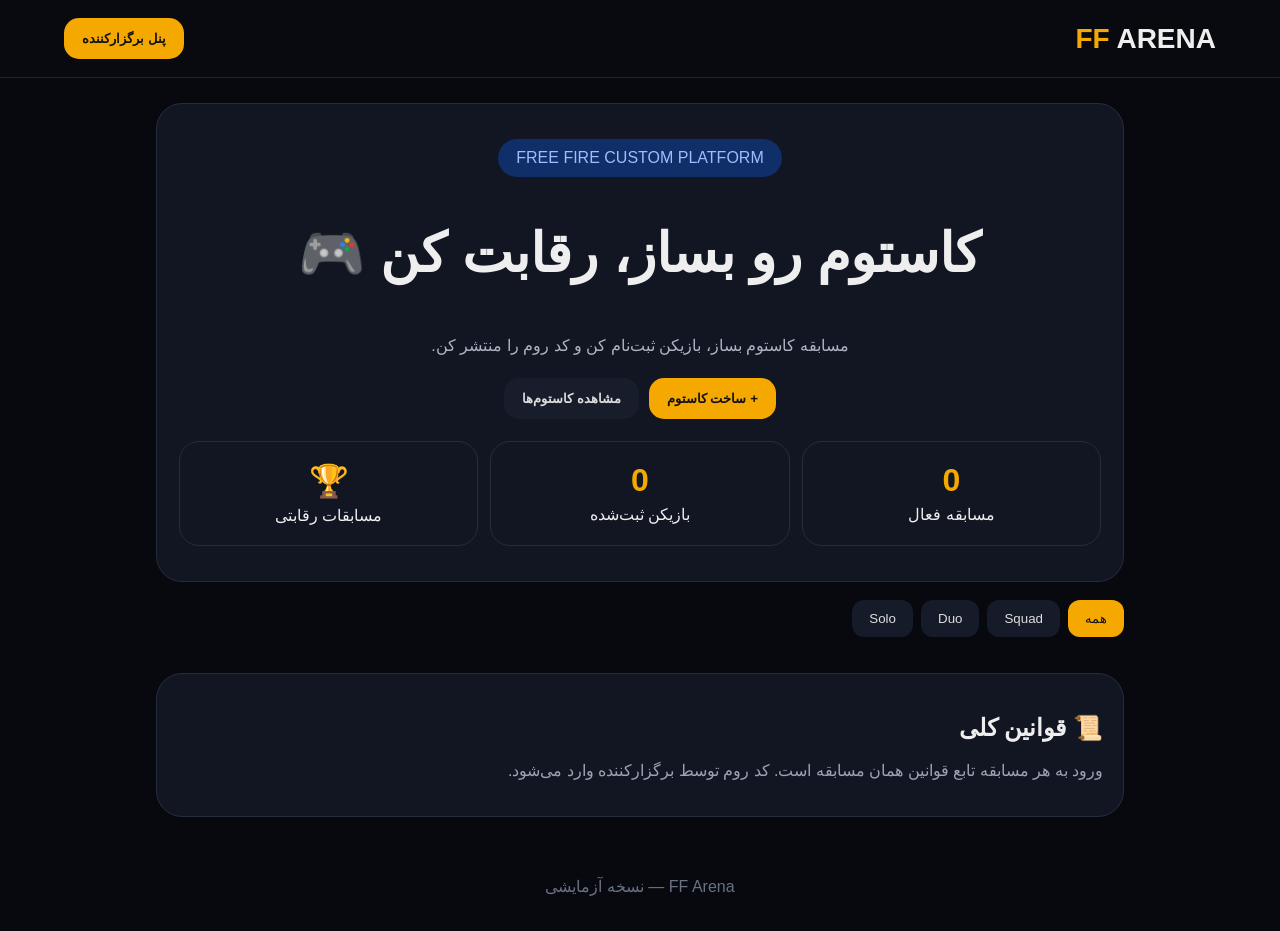
==== commit 62dfd80d: "Update index.html" ====
--- a/index.html
+++ b/index.html
@@ -997,62 +997,105 @@
 
 }
 
-
-function showPlayers(id){
-
-let match=
-matches.find(x=>x.id===id);
-
-if(!match)return;
-
-
-if(!match.players.length){
-
-alert(
-"هنوز بازیکنی ثبت‌نام نکرده."
-);
-
-return;
-
-}
-
-
-let text=
-match.players.map(
-(p,i)=>
-`${i+1}. ${p.name} — ${p.playerId}`
-).join("\n");
-
-
-alert(text);
-
-}
-
-
-document
-.querySelectorAll(".modal")
-.forEach(modal=>{
-
-modal.addEventListener(
-"click",
-function(e){
-
-if(e.target===modal){
-
-modal.classList.remove(
-"show"
-);
-
-}
-
-});
-
-});
-
-
-render();
-
-</script>
-
-</body>
-</html>
+  function showPlayers(id){
+
+  let match = matches.find(x => x.id === id);
+
+  if(!match) return;
+
+  let box = document.getElementById("organizerList");
+
+  if(!match.players || !match.players.length){
+
+    box.innerHTML = `
+      <div class="card">
+        <h3>👥 بازیکنان ${escapeHTML(match.title)}</h3>
+        <div class="empty">
+          هنوز بازیکنی ثبت‌نام نکرده.
+        </div>
+        <button class="btn dark full"
+          onclick="renderOrganizer()">
+          برگشت
+        </button>
+      </div>
+    `;
+
+    return;
+  }
+
+  box.innerHTML = `
+    <div class="card">
+
+      <div class="head">
+        <h3>👥 بازیکنان مسابقه</h3>
+
+        <span class="gold">
+          ${match.players.length}/${match.capacity}
+        </span>
+      </div>
+
+      <p class="muted">
+        ${escapeHTML(match.title)}
+      </p>
+
+      ${match.players.map((p,i)=>`
+
+        <div class="card" style="margin-top:10px">
+
+          <b>
+            ${i+1}. ${escapeHTML(p.name)}
+          </b>
+
+          <div class="muted" style="margin-top:7px">
+            🆔 آیدی: ${escapeHTML(p.playerId)}
+          </div>
+
+          <div class="muted" style="margin-top:7px">
+            🕐 ${escapeHTML(p.date)}
+          </div>
+
+          <button
+            class="btn dark full"
+            style="margin-top:10px"
+            onclick="removePlayer(${match.id},${i})">
+
+            🗑️ حذف بازیکن
+
+          </button>
+
+        </div>
+
+      `).join("")}
+
+      <button
+        class="btn full"
+        style="margin-top:15px"
+        onclick="renderOrganizer()">
+
+        برگشت به پنل برگزارکننده
+
+      </button>
+
+    </div>
+  `;
+
+}
+
+
+function removePlayer(matchId, playerIndex){
+
+  let match = matches.find(x => x.id === matchId);
+
+  if(!match) return;
+
+  if(!confirm("آیا از حذف این بازیکن مطمئنی؟")) return;
+
+  match.players.splice(playerIndex,1);
+
+  save();
+
+  showPlayers(matchId);
+
+  alert("بازیکن حذف شد ✅");
+
+  }
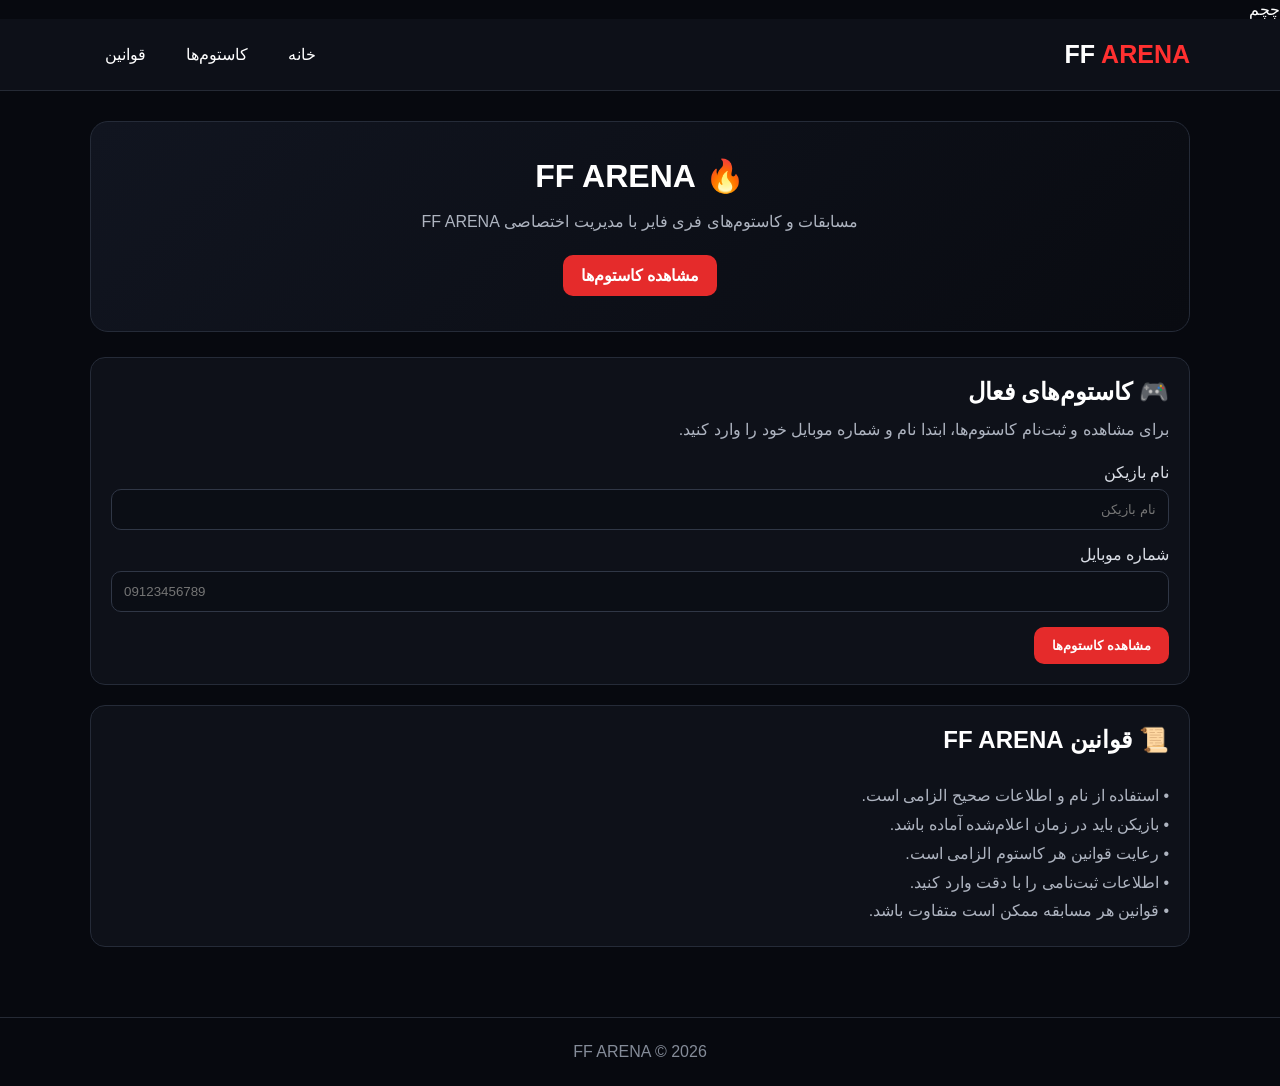
==== commit 239fbff6: "Update index.html" ====
--- a/index.html
+++ b/index.html
@@ -1,1101 +1,394 @@
 <!DOCTYPE html>
 <html lang="fa" dir="rtl">
 <head>
-<meta charset="UTF-8">
-<meta name="viewport" content="width=device-width,initial-scale=1">
-<title>FF Arena</title>
-
-<style>
-*{box-sizing:border-box}
-
-body{
-  margin:0;
-  background:#07090f;
-  color:#eee;
-  font-family:Tahoma,Arial,sans-serif
+  <meta charset="UTF-8">
+  <meta name="viewport" content="width=device-width, initial-scale=1.0">
+
+  <title>FF ARENA | مسابقات فری فایر</title>
+
+  <link rel="stylesheet" href="style.css">
+</head>
+
+<body>
+چچم
+<header>
+  <div class="container header-content">
+
+    <a href="index.html" class="logo">
+      FF <span>ARENA</span>
+    </a>
+
+    <nav>
+      <a href="#home">خانه</a>
+      <a href="#customs">کاستوم‌ها</a>
+      <a href="#rules">قوانین</a>
+    </nav>
+
+  </div>
+</header>
+
+
+<main>
+
+  <!-- معرفی -->
+
+  <section id="home">
+
+    <div class="container">
+
+      <div class="hero">
+
+        <h1>
+          🔥 FF ARENA
+        </h1>
+
+        <p>
+          مسابقات و کاستوم‌های فری فایر
+          با مدیریت اختصاصی FF ARENA
+        </p>
+
+        <br>
+
+        <a href="#customs" class="btn">
+          مشاهده کاستوم‌ها
+        </a>
+
+      </div>
+
+    </div>
+
+  </section>
+
+
+  <!-- کاستوم ها -->
+
+  <section id="customs">
+
+    <div class="container">
+
+      <div class="card">
+
+        <h2>
+          🎮 کاستوم‌های فعال
+        </h2>
+
+        <p>
+          برای مشاهده و ثبت‌نام کاستوم‌ها،
+          ابتدا نام و شماره موبایل خود را وارد کنید.
+        </p>
+
+        <br>
+
+        <div class="form-group">
+
+          <label for="playerName">
+            نام بازیکن
+          </label>
+
+          <input
+            id="playerName"
+            type="text"
+            placeholder="نام بازیکن"
+          >
+
+        </div>
+
+
+        <div class="form-group">
+
+          <label for="playerPhone">
+            شماره موبایل
+          </label>
+
+          <input
+            id="playerPhone"
+            type="tel"
+            inputmode="numeric"
+            placeholder="09123456789"
+          >
+
+        </div>
+
+
+        <button
+          class="btn"
+          onclick="showCustoms()"
+        >
+          مشاهده کاستوم‌ها
+        </button>
+
+      </div>
+
+
+      <div
+        id="customList"
+        class="grid"
+        style="margin-top:20px;"
+      ></div>
+
+    </div>
+
+  </section>
+
+
+  <!-- قوانین -->
+
+  <section id="rules">
+
+    <div class="container">
+
+      <div class="card">
+
+        <h2>
+          📜 قوانین FF ARENA
+        </h2>
+
+        <br>
+
+        <p>
+          • استفاده از نام و اطلاعات صحیح الزامی است.
+        </p>
+
+        <p>
+          • بازیکن باید در زمان اعلام‌شده آماده باشد.
+        </p>
+
+        <p>
+          • رعایت قوانین هر کاستوم الزامی است.
+        </p>
+
+        <p>
+          • اطلاعات ثبت‌نامی را با دقت وارد کنید.
+        </p>
+
+        <p>
+          • قوانین هر مسابقه ممکن است متفاوت باشد.
+        </p>
+
+      </div>
+
+    </div>
+
+  </section>
+
+</main>
+
+
+<footer>
+
+  <div class="container">
+
+    FF ARENA © 2026
+
+  </div>
+
+</footer>
+
+
+<script>
+
+const CUSTOM_KEY = "ffarena_customs";
+
+function escapeHTML(value) {
+
+  return String(value)
+    .replaceAll("&", "&amp;")
+    .replaceAll("<", "&lt;")
+    .replaceAll(">", "&gt;")
+    .replaceAll('"', "&quot;")
+    .replaceAll("'", "&#039;");
+
 }
 
-header{
-  padding:18px 5%;
-  display:flex;
-  justify-content:space-between;
-  align-items:center;
-  border-bottom:1px solid #222;
-  background:#080a10
-}
-
-.logo{
-  font-size:28px;
-  font-weight:900
-}
-
-.logo b,.gold{
-  color:#f5a900
-}
-
-.btn{
-  border:0;
-  border-radius:15px;
-  padding:13px 18px;
-  background:#f5a900;
-  color:#111;
-  font-weight:bold;
-  cursor:pointer
-}
-
-.btn.dark{
-  background:#171d2a;
-  color:#ddd
-}
-
-.wrap{
-  max-width:1000px;
-  margin:auto;
-  padding:25px 16px
-}
-
-.hero,.card{
-  background:#111622;
-  border:1px solid #252d3d;
-  border-radius:26px
-}
-
-.hero{
-  padding:35px 22px;
-  text-align:center
-}
-
-.badge{
-  display:inline-block;
-  background:#102e67;
-  color:#9ebcff;
-  padding:10px 18px;
-  border-radius:30px
-}
-
-.hero h1{
-  font-size:clamp(30px,7vw,54px)
-}
-
-.hero p{
-  color:#aeb4c4;
-  line-height:2
-}
-
-.actions{
-  display:flex;
-  gap:10px;
-  justify-content:center;
-  flex-wrap:wrap
-}
-
-.stats{
-  display:grid;
-  grid-template-columns:repeat(3,1fr);
-  gap:12px;
-  margin-top:22px
-}
-
-.stat{
-  padding:20px;
-  border:1px solid #252d3d;
-  border-radius:20px
-}
-
-.stat strong{
-  display:block;
-  color:#f5a900;
-  font-size:32px;
-  margin-bottom:6px
-}
-
-.tabs{
-  display:flex;
-  gap:8px;
-  overflow:auto;
-  margin:18px 0
-}
-
-.tab{
-  border:0;
-  border-radius:12px;
-  padding:11px 17px;
-  background:#151b29;
-  color:#ddd
-}
-
-.tab.active{
-  background:#f5a900;
-  color:#111
-}
-
-.grid{
-  display:grid;
-  grid-template-columns:repeat(auto-fit,minmax(280px,1fr));
-  gap:14px
-}
-
-.card{
-  padding:20px
-}
-
-.muted{
-  color:#9ca3b5
-}
-
-.reward{
-  font-size:25px;
-  color:#f5a900;
-  font-weight:bold;
-  margin:14px 0
-}
-
-.meta{
-  display:flex;
-  justify-content:space-between;
-  gap:8px;
-  margin:15px 0
-}
-
-.lock{
-  padding:12px;
-  border-radius:13px;
-  background:#151d2c;
-  margin:12px 0
-}
-
-.full{
-  width:100%
-}
-
-.modal{
-  position:fixed;
-  inset:0;
-  background:#000b;
-  display:none;
-  align-items:center;
-  justify-content:center;
-  padding:16px;
-  z-index:20
-}
-
-.modal.show{
-  display:flex
-}
-
-.box{
-  width:min(560px,100%);
-  max-height:92vh;
-  overflow:auto;
-  background:#111622;
-  border:1px solid #2a3345;
-  border-radius:24px;
-  padding:20px
-}
-
-.head{
-  display:flex;
-  justify-content:space-between;
-  align-items:center
-}
-
-.close{
-  background:#202838;
-  color:#fff;
-  border:0;
-  border-radius:10px;
-  padding:10px 14px
-}
-
-.form{
-  display:grid;
-  gap:12px
-}
-
-label{
-  font-size:14px;
-  color:#ccd2df
-}
-
-input,select,textarea{
-  width:100%;
-  margin-top:6px;
-  background:#0b101a;
-  color:#eee;
-  border:1px solid #30394c;
-  border-radius:13px;
-  padding:13px
-}
-
-textarea{
-  min-height:80px
-}
-
-.notice{
-  background:#10203a;
-  color:#c4d3f3;
-  padding:12px;
-  border-radius:13px;
-  line-height:1.8
-}
-
-.empty{
-  text-align:center;
-  padding:35px;
-  color:#8991a4
-}
-
-footer{
-  text-align:center;
-  color:#697184;
-  padding:35px
-}
-
-@media(max-width:650px){
-  .stats{
-    grid-template-columns:1fr
-  }
-
-  .logo{
-    font-size:23px
-  }
-}
-</style>
-</head>
-
-<body>
-
-<header>
-  <div class="logo">
-    <b>FF</b> ARENA
-  </div>
-
-  <button class="btn" onclick="openM('organizer')">
-    پنل برگزارکننده
-  </button>
-</header>
-
-<main class="wrap">
-
-<section class="hero">
-
-<span class="badge">
-FREE FIRE CUSTOM PLATFORM
-</span>
-
-<h1>
-کاستوم رو بساز، رقابت کن 🎮
-</h1>
-
-<p>
-مسابقه کاستوم بساز، بازیکن ثبت‌نام کن و کد روم را منتشر کن.
-</p>
-
-<div class="actions">
-
-<button class="btn" onclick="openM('create')">
-+ ساخت کاستوم
-</button>
-
-<button class="btn dark"
-onclick="document.getElementById('matches').scrollIntoView({behavior:'smooth'})">
-مشاهده کاستوم‌ها
-</button>
-
-</div>
-
-<div class="stats">
-
-<div class="stat">
-<strong id="count">0</strong>
-مسابقه فعال
-</div>
-
-<div class="stat">
-<strong id="players">0</strong>
-بازیکن ثبت‌شده
-</div>
-
-<div class="stat">
-<strong>🏆</strong>
-مسابقات رقابتی
-</div>
-
-</div>
-
-</section>
-
-<section id="matches">
-
-<div class="tabs">
-
-<button class="tab active"
-onclick="filter='all';render()">
-همه
-</button>
-
-<button class="tab"
-onclick="filter='squad';render()">
-Squad
-</button>
-
-<button class="tab"
-onclick="filter='duo';render()">
-Duo
-</button>
-
-<button class="tab"
-onclick="filter='solo';render()">
-Solo
-</button>
-
-</div>
-
-<div id="grid" class="grid"></div>
-
-</section>
-
-<section class="card" style="margin-top:18px">
-
-<h2>📜 قوانین کلی</h2>
-
-<p class="muted">
-ورود به هر مسابقه تابع قوانین همان مسابقه است.
-کد روم توسط برگزارکننده وارد می‌شود.
-</p>
-
-</section>
-
-</main>
-
-<footer>
-FF Arena — نسخه آزمایشی
-</footer><!-- پنجره ساخت کاستوم -->
-<div class="modal" id="create">
-
-<div class="box">
-
-<div class="head">
-<h2>🎮 ساخت کاستوم</h2>
-
-<button class="close"
-onclick="closeM('create')">
-×
-</button>
-</div>
-
-<div class="notice">
-اطلاعات مسابقه را وارد کن و کاستوم جدید بساز.
-</div>
-
-<form class="form"
-onsubmit="createMatch(event)">
-
-<label>
-نام مسابقه
-<input id="title"
-required
-placeholder="مثلاً FF Arena Night">
-</label>
-
-<label>
-نوع بازی
-
-<select id="mode">
-<option value="squad">Squad</option>
-<option value="duo">Duo</option>
-<option value="solo">Solo</option>
-</select>
-
-</label>
-
-<label>
-مپ
-<input id="map"
-required
-placeholder="مثلاً Bermuda">
-</label>
-
-<label>
-ظرفیت بازیکن
-<input id="capacity"
-type="number"
-min="1"
-max="100"
-value="50"
-required>
-</label>
-
-<label>
-جایزه
-<input id="reward"
-required
-placeholder="مثلاً 500 جم">
-</label>
-
-<label>
-زمان شروع
-<input id="time"
-required
-type="datetime-local">
-</label>
-
-<label>
-کد روم
-<input id="room"
-placeholder="مثلاً 123456">
-</label>
-
-<label>
-نام برگزارکننده
-<input id="host"
-required
-placeholder="نام شما">
-</label>
-
-<label>
-قوانین مسابقه
-<textarea
-id="rules"
-placeholder="قوانین مسابقه...">
-</textarea>
-</label>
-
-<button class="btn full"
-type="submit">
-ساخت مسابقه
-</button>
-
-</form>
-
-</div>
-</div>
-
-
-<!-- پنجره ثبت نام -->
-<div class="modal" id="register">
-
-<div class="box">
-
-<div class="head">
-
-<h2>📝 ثبت‌نام بازیکن</h2>
-
-<button class="close"
-onclick="closeM('register')">
-×
-</button>
-
-</div>
-
-<div id="registerInfo"
-class="notice">
-</div>
-
-<form class="form"
-onsubmit="registerPlayer(event)">
-
-<input
-type="hidden"
-id="registerMatch">
-
-<label>
-نام بازیکن
-<input
-id="playerName"
-required
-placeholder="نام داخل فری فایر">
-</label>
-
-<label>
-آیدی فری فایر
-<input
-id="playerId"
-required
-placeholder="مثلاً 123456789">
-</label>
-
-<button
-class="btn full"
-type="submit">
-ثبت‌نام
-</button>
-
-</form>
-
-</div>
-</div>
-
-
-<!-- پنل برگزارکننده -->
-<div class="modal" id="organizer">
-
-<div class="box">
-
-<div class="head">
-
-<h2>🔐 پنل برگزارکننده</h2>
-
-<button class="close"
-onclick="closeM('organizer')">
-×
-</button>
-
-</div>
-
-<div id="organizerList">
-</div>
-
-</div>
-</div>
-
-
-<script>
-
-let filter="all";
-
-let matches=
-JSON.parse(
-localStorage.getItem("ff_arena_matches") || "[]"
-);
-
-
-function save(){
-
-localStorage.setItem(
-"ff_arena_matches",
-JSON.stringify(matches)
-);
-
-render();
-
-}
-
-
-function openM(id){
-
-document
-.getElementById(id)
-.classList.add("show");
-
-}
-
-
-function closeM(id){
-
-document
-.getElementById(id)
-.classList.remove("show");
-
-}
-
-
-function escapeHTML(text){
-
-return String(text || "")
-.replace(/&/g,"&amp;")
-.replace(/</g,"&lt;")
-.replace(/>/g,"&gt;")
-.replace(/"/g,"&quot;")
-.replace(/'/g,"&#039;");
-
-}
-
-
-function createMatch(e){
-
-e.preventDefault();
-
-let match={
-
-id:Date.now(),
-
-title:
-document.getElementById("title").value.trim(),
-
-mode:
-document.getElementById("mode").value,
-
-map:
-document.getElementById("map").value.trim(),
-
-capacity:
-Number(
-document.getElementById("capacity").value
-),
-
-reward:
-document.getElementById("reward").value.trim(),
-
-time:
-document.getElementById("time").value,
-
-room:
-document.getElementById("room").value.trim(),
-
-host:
-document.getElementById("host").value.trim(),
-
-rules:
-document.getElementById("rules").value.trim(),
-
-players:[]
-
-};
-
-matches.unshift(match);
-
-save();
-
-document
-.querySelector("#create form")
-.reset();
-
-closeM("create");
-
-alert("کاستوم با موفقیت ساخته شد 🎉");
-
-}
-
-
-function render(){
-
-let grid=
-document.getElementById("grid");
-
-let list=
-filter==="all"
-?matches
-:matches.filter(
-x=>x.mode===filter
-);
-
-
-document.getElementById("count")
-.textContent=matches.length;
-
-
-document.getElementById("players")
-.textContent=
-matches.reduce(
-(sum,x)=>sum+(x.players?.length||0),
-0
-);
-
-
-if(!list.length){
-
-grid.innerHTML=`
-
-<div class="card empty">
-
-هنوز کاستومی ساخته نشده.
-
-<br><br>
-
-<button
-class="btn"
-onclick="openM('create')">
-
-ساخت اولین کاستوم
-
-</button>
-
-</div>
-
-`;
-
-return;
-
-}
-
-
-grid.innerHTML=list.map(m=>{
-
-let playerCount=
-m.players?.length || 0;
-
-return `
-
-<div class="card">
-
-<h3>
-${escapeHTML(m.title)}
-</h3>
-
-<div class="muted">
-
-${escapeHTML(m.mode)}
-•
-${escapeHTML(m.map)}
-
-</div>
-
-<div class="reward">
-
-${escapeHTML(m.reward)} 🎁
-
-</div>
-
-<div class="meta">
-
-<span>
-👥 ${playerCount}/${m.capacity}
-</span>
-
-<span>
-⏰ ${escapeHTML(m.time)}
-</span>
-
-</div>
-
-<div class="muted">
-
-👤 برگزارکننده:
-${escapeHTML(m.host)}
-
-</div>
-
-<div class="lock">
-
-🔐 کد روم:
-
-<b>
-
-${m.room
-?escapeHTML(m.room)
-:"هنوز اعلام نشده"}
-
-</b>
-
-</div>
-
-<button
-class="btn full"
-onclick="openRegister(${m.id})">
-
-ثبت‌نام در این کاستوم
-
-</button>
-
-</div>
-
-`;
-
-}).join("");
-
-renderOrganizer();
-
-}
-
-
-function openRegister(id){
-
-let match=
-matches.find(x=>x.id===id);
-
-if(!match)return;
-
-
-if(
-(match.players?.length||0)
->=match.capacity
-){
-
-alert("ظرفیت مسابقه تکمیل شده است.");
-
-return;
-
-}
-
-
-document.getElementById(
-"registerMatch"
-).value=id;
-
-
-document.getElementById(
-"registerInfo"
-).innerHTML=
-
-`مسابقه:
-<b>${escapeHTML(match.title)}</b>
-<br>
-ظرفیت:
-${match.players.length}/${match.capacity}`;
-
-
-openM("register");
-
-}
-
-
-function registerPlayer(e){
-
-e.preventDefault();
-
-let id=
-Number(
-document.getElementById(
-"registerMatch"
-).value
-);
-
-let match=
-matches.find(x=>x.id===id);
-
-if(!match)return;
-
-
-let name=
-document.getElementById(
-"playerName"
-).value.trim();
-
-let playerId=
-document.getElementById(
-"playerId"
-).value.trim();
-
-
-if(
-match.players.some(
-p=>p.playerId===playerId
-)
-){
-
-alert(
-"این آیدی قبلاً ثبت شده است."
-);
-
-return;
-
-}
-
-
-match.players.push({
-
-name:name,
-
-playerId:playerId,
-
-date:
-new Date().toLocaleString("fa-IR")
-
-});
-
-
-save();
-
-document
-.querySelector("#register form")
-.reset();
-
-closeM("register");
-
-alert(
-"ثبت‌نام با موفقیت انجام شد ✅"
-);
-
-}
-
-
-function renderOrganizer(){
-
-let box=
-document.getElementById(
-"organizerList"
-);
-
-
-if(!matches.length){
-
-box.innerHTML=
-`
-<div class="empty">
-هنوز مسابقه‌ای ساخته نشده.
-</div>
-`;
-
-return;
-
-}
-
-
-box.innerHTML=
-matches.map(m=>`
-
-<div
-class="card"
-style="margin-bottom:12px">
-
-<h3>
-${escapeHTML(m.title)}
-</h3>
-
-<p class="muted">
-
-👥
-${m.players.length}/${m.capacity}
-
-•
-${escapeHTML(m.mode)}
-
-</p>
-
-<label>
-کد روم
-
-<input
-id="room-${m.id}"
-value="${escapeHTML(m.room)}"
-placeholder="کد روم">
-</label>
-
-<br>
-
-<button
-class="btn"
-onclick="updateRoom(${m.id})">
-
-ذخیره کد روم
-
-</button>
-
-<button
-class="btn dark"
-onclick="showPlayers(${m.id})">
-
-مشاهده بازیکنان
-
-</button>
-
-</div>
-
-`).join("");
-
-}
-
-
-function updateRoom(id){
-
-let match=
-matches.find(x=>x.id===id);
-
-if(!match)return;
-
-match.room=
-document.getElementById(
-"room-"+id
-).value.trim();
-
-save();
-
-alert(
-"کد روم ذخیره شد ✅"
-);
-
-}
-
-  function showPlayers(id){
-
-  let match = matches.find(x => x.id === id);
-
-  if(!match) return;
-
-  let box = document.getElementById("organizerList");
-
-  if(!match.players || !match.players.length){
-
-    box.innerHTML = `
+
+function showCustoms() {
+
+  const name =
+    document.getElementById("playerName").value.trim();
+
+  const phone =
+    document.getElementById("playerPhone").value.trim();
+
+
+  if (!name) {
+
+    alert("لطفاً نام بازیکن را وارد کنید.");
+
+    return;
+
+  }
+
+
+  if (!/^09\d{9}$/.test(phone)) {
+
+    alert("لطفاً شماره موبایل صحیح وارد کنید.");
+
+    return;
+
+  }
+
+
+  localStorage.setItem(
+    "ffarena_player",
+    JSON.stringify({
+      name: name,
+      phone: phone
+    })
+  );
+
+
+  const customs =
+    JSON.parse(
+      localStorage.getItem(CUSTOM_KEY) || "[]"
+    );
+
+
+  const list =
+    document.getElementById("customList");
+
+
+  if (customs.length === 0) {
+
+    list.innerHTML = `
       <div class="card">
-        <h3>👥 بازیکنان ${escapeHTML(match.title)}</h3>
-        <div class="empty">
-          هنوز بازیکنی ثبت‌نام نکرده.
-        </div>
-        <button class="btn dark full"
-          onclick="renderOrganizer()">
-          برگشت
-        </button>
+        <h3>کاستومی فعال نیست</h3>
+        <p>
+          در حال حاضر کاستومی برای ثبت‌نام وجود ندارد.
+        </p>
       </div>
     `;
 
     return;
-  }
-
-  box.innerHTML = `
+
+  }
+
+
+  list.innerHTML = customs.map((item, index) => `
+
     <div class="card">
 
-      <div class="head">
-        <h3>👥 بازیکنان مسابقه</h3>
-
-        <span class="gold">
-          ${match.players.length}/${match.capacity}
-        </span>
-      </div>
-
-      <p class="muted">
-        ${escapeHTML(match.title)}
-      </p>
-
-      ${match.players.map((p,i)=>`
-
-        <div class="card" style="margin-top:10px">
-
-          <b>
-            ${i+1}. ${escapeHTML(p.name)}
-          </b>
-
-          <div class="muted" style="margin-top:7px">
-            🆔 آیدی: ${escapeHTML(p.playerId)}
-          </div>
-
-          <div class="muted" style="margin-top:7px">
-            🕐 ${escapeHTML(p.date)}
-          </div>
-
-          <button
-            class="btn dark full"
-            style="margin-top:10px"
-            onclick="removePlayer(${match.id},${i})">
-
-            🗑️ حذف بازیکن
-
-          </button>
-
-        </div>
-
-      `).join("")}
+      <h3>
+        ${escapeHTML(item.name)}
+      </h3>
+
+      <br>
+
+      <p>
+        🎮 نوع:
+        ${escapeHTML(item.type)}
+      </p>
+
+      <p>
+        👥 ظرفیت:
+        ${escapeHTML(item.capacity)}
+        نفر
+      </p>
+
+      <p>
+        💰 هزینه ورود:
+        ${Number(item.entry).toLocaleString()}
+        تومان
+      </p>
+
+      <p>
+        🥇 جایزه اول:
+        ${Number(item.first || 0).toLocaleString()}
+        تومان
+      </p>
+
+      <p>
+        🥈 جایزه دوم:
+        ${Number(item.second || 0).toLocaleString()}
+        تومان
+      </p>
+
+      <br>
 
       <button
-        class="btn full"
-        style="margin-top:15px"
-        onclick="renderOrganizer()">
-
-        برگشت به پنل برگزارکننده
-
+        class="btn"
+        onclick="joinCustom(${index})"
+      >
+        ثبت‌نام
       </button>
 
     </div>
-  `;
+
+  `).join("");
 
 }
 
 
-function removePlayer(matchId, playerIndex){
-
-  let match = matches.find(x => x.id === matchId);
-
-  if(!match) return;
-
-  if(!confirm("آیا از حذف این بازیکن مطمئنی؟")) return;
-
-  match.players.splice(playerIndex,1);
-
-  save();
-
-  showPlayers(matchId);
-
-  alert("بازیکن حذف شد ✅");
-
-  }
+function joinCustom(index) {
+
+  const customs =
+    JSON.parse(
+      localStorage.getItem(CUSTOM_KEY) || "[]"
+    );
+
+
+  const custom = customs[index];
+
+
+  if (!custom) {
+
+    alert("این کاستوم پیدا نشد.");
+
+    return;
+
+  }
+
+
+  const player =
+    JSON.parse(
+      localStorage.getItem("ffarena_player") || "null"
+    );
+
+
+  if (!player) {
+
+    alert("ابتدا اطلاعات بازیکن را وارد کنید.");
+
+    return;
+
+  }
+
+
+  const registrations =
+    JSON.parse(
+      localStorage.getItem(
+        "ffarena_registrations"
+      ) || "[]"
+    );
+
+
+  registrations.push({
+
+    customName: custom.name,
+
+    customType: custom.type,
+
+    playerName: player.name,
+
+    phone: player.phone,
+
+    createdAt: new Date().toISOString()
+
+  });
+
+
+  localStorage.setItem(
+    "ffarena_registrations",
+    JSON.stringify(registrations)
+  );
+
+
+  alert(
+    "ثبت‌نام شما با موفقیت ثبت شد ✅"
+  );
+
+}
+
+</script>
+
+</body>
+</html>
--- a/style.css
+++ b/style.css
@@ -0,0 +1,228 @@
+* {
+  box-sizing: border-box;
+  margin: 0;
+  padding: 0;
+}
+
+body {
+  direction: rtl;
+  font-family: Tahoma, Arial, sans-serif;
+  background: #07090f;
+  color: #fff;
+  min-height: 100vh;
+}
+
+button,
+input,
+select,
+textarea {
+  font-family: inherit;
+}
+
+button {
+  cursor: pointer;
+}
+
+a {
+  color: inherit;
+  text-decoration: none;
+}
+
+.container {
+  width: 92%;
+  max-width: 1100px;
+  margin: auto;
+}
+
+header {
+  background: #0d1018;
+  border-bottom: 1px solid #252a35;
+  padding: 16px 0;
+  position: sticky;
+  top: 0;
+  z-index: 100;
+}
+
+.header-content {
+  display: flex;
+  align-items: center;
+  justify-content: space-between;
+  gap: 15px;
+}
+
+.logo {
+  font-size: 25px;
+  font-weight: bold;
+}
+
+.logo span {
+  color: #ff3030;
+}
+
+nav {
+  display: flex;
+  gap: 10px;
+  flex-wrap: wrap;
+}
+
+nav a {
+  padding: 10px 15px;
+  border-radius: 10px;
+  transition: .2s;
+}
+
+nav a:hover {
+  background: #171b25;
+  color: #ff4040;
+}
+
+main {
+  padding: 30px 0;
+}
+
+.hero {
+  background: linear-gradient(135deg, #111520, #090b11);
+  border: 1px solid #252b38;
+  border-radius: 18px;
+  padding: 35px 20px;
+  text-align: center;
+  margin-bottom: 25px;
+}
+
+.hero h1 {
+  font-size: 32px;
+  margin-bottom: 12px;
+}
+
+.hero p {
+  color: #aeb4c0;
+  line-height: 1.9;
+}
+
+.cards,
+.grid {
+  display: grid;
+  grid-template-columns: repeat(auto-fit, minmax(220px, 1fr));
+  gap: 18px;
+}
+
+.card {
+  background: #0e1119;
+  border: 1px solid #252b38;
+  border-radius: 15px;
+  padding: 20px;
+  transition: .2s;
+}
+
+.card:hover {
+  transform: translateY(-3px);
+  border-color: #ff3030;
+}
+
+.card h2,
+.card h3 {
+  margin-bottom: 10px;
+}
+
+.card p {
+  color: #aeb4c0;
+  line-height: 1.8;
+}
+
+.btn {
+  display: inline-block;
+  border: 0;
+  background: #e52b2b;
+  color: #fff;
+  padding: 11px 18px;
+  border-radius: 10px;
+  font-weight: bold;
+  transition: .2s;
+}
+
+.btn:hover {
+  background: #ff4141;
+  transform: translateY(-1px);
+}
+
+.btn.secondary {
+  background: #171c27;
+  border: 1px solid #303746;
+}
+
+input,
+select,
+textarea {
+  width: 100%;
+  background: #0b0e15;
+  color: #fff;
+  border: 1px solid #303746;
+  border-radius: 10px;
+  padding: 12px;
+  outline: none;
+}
+
+input:focus,
+select:focus,
+textarea:focus {
+  border-color: #ff3030;
+}
+
+.form-group {
+  margin-bottom: 15px;
+}
+
+.form-group label {
+  display: block;
+  margin-bottom: 7px;
+  color: #d9dde5;
+}
+
+table {
+  width: 100%;
+  border-collapse: collapse;
+  background: #0e1119;
+  border-radius: 12px;
+  overflow: hidden;
+}
+
+th,
+td {
+  padding: 13px;
+  border-bottom: 1px solid #252b38;
+  text-align: right;
+}
+
+th {
+  background: #151923;
+}
+
+footer {
+  margin-top: 40px;
+  padding: 25px 0;
+  text-align: center;
+  color: #858c99;
+  border-top: 1px solid #252a35;
+}
+
+@media (max-width: 600px) {
+  .header-content {
+    flex-direction: column;
+  }
+
+  nav {
+    justify-content: center;
+  }
+
+  .hero h1 {
+    font-size: 25px;
+  }
+
+  main {
+    padding: 20px 0;
+  }
+
+  .container {
+    width: 94%;
+  }
+}
